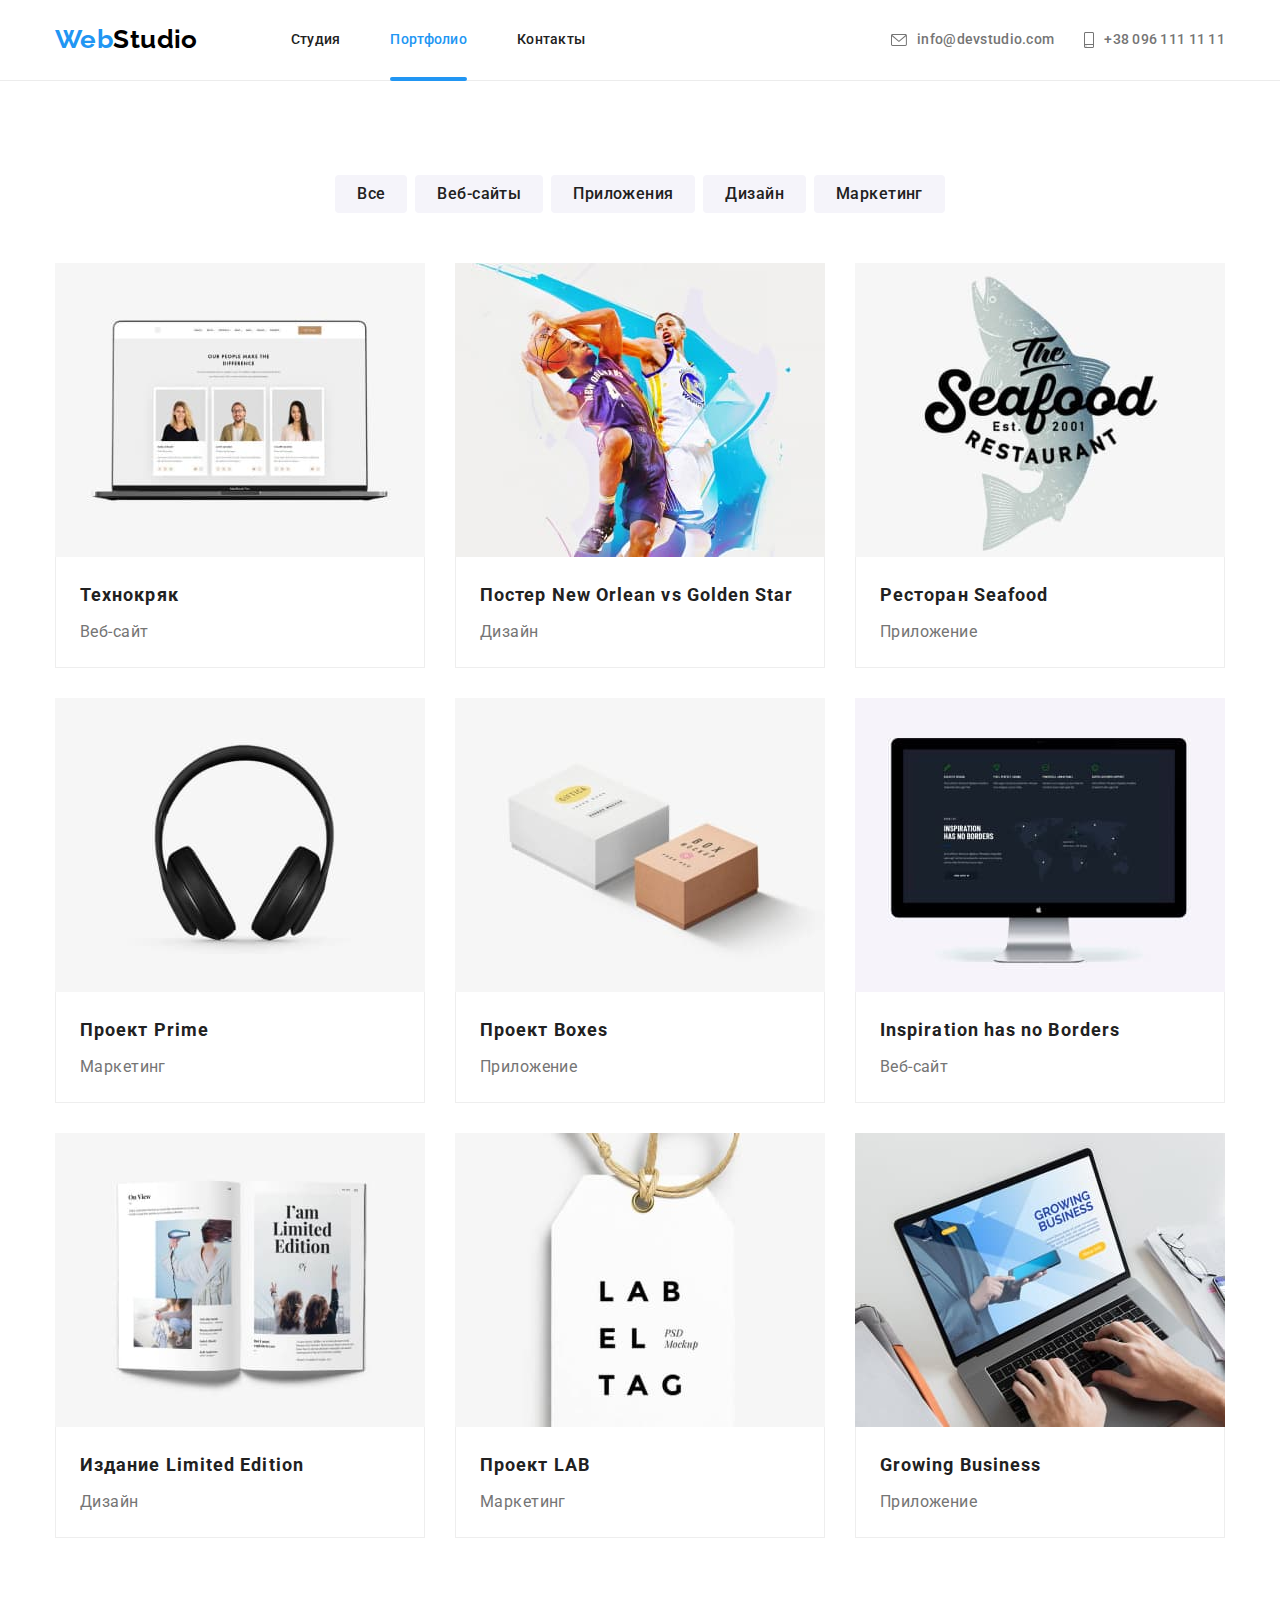
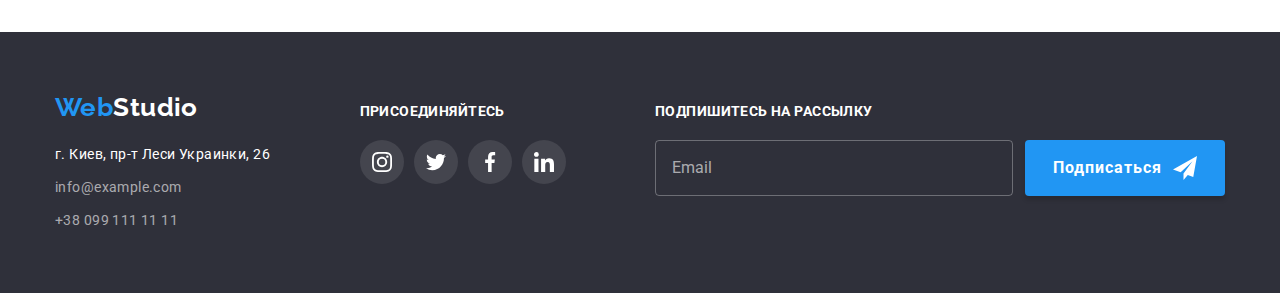
==== portfolio.html @ bf647682 "mobile-first, images" ====
<!DOCTYPE html>
<html lang="ru">
  <head>
    <meta charset="UTF-8" />
    <meta http-equiv="X-UA-Compatible" content="IE=edge" />
    <meta name="viewport" content="width=device-width, initial-scale=1.0" />
    <title>goit-markup-hw-08</title>
    <link rel="preconnect" href="https://fonts.gstatic.com" />
    <link
      rel="stylesheet"
      href="https://fonts.googleapis.com/css2?family=Raleway:wght@700&family=Roboto:wght@400;500;700;900&display=swap"
    />
    <link
      rel="stylesheet"
      href="https://cdnjs.cloudflare.com/ajax/libs/modern-normalize/1.0.0/modern-normalize.min.css"
    />
    <link rel="stylesheet" href="./css/main.min.css" />
  </head>
  <body>
    <header class="header-border">
      <!--Mobile-menu-->
      <div class="mobile-menu__container" data-menu>
        <ul class="mobile-menu__list">
          <li class="mobile-menu__item">
            <a class="mobile-menu__link mobile-menu__link--current" href="./index.html">Студия</a>
          </li>
          <li class="mobile-menu__item"><a class="mobile-menu__link" href="./portfolio.html">Портфолио</a></li>
          <li class="mobile-menu__item"><a class="mobile-menu__link" href="">Контакты</a></li>
        </ul>
        <div class="modal-menu__wrap">
          <ul class="mobile-menu__list mobile-menu__list--contacts">
            <li class="mobile-menu__item">
              <a class="mobile-menu__contacts-link" href="tel:+380961111111"> +38 096 111 11 11 </a>
            </li>
            <li class="mobile-menu__item">
              <a class="mobile-menu__contacts-link" href="mailto:info@devstudio.com"> info@devstudio.com </a>
            </li>
          </ul>
          <ul class="mobile-menu_social-network">
            <li class="mobile-menu__social-network-item">
              <a class="mobile-menu__social-network-link" href="#">Instagram</a>
            </li>
            <li class="mobile-menu__social-network-item">
              <a class="mobile-menu__social-network-link" href="#">Twitter</a>
            </li>
            <li class="mobile-menu__social-network-item">
              <a class="mobile-menu__social-network-link" href="#">Facebook</a>
            </li>
            <li class="mobile-menu__social-network-item">
              <a class="mobile-menu__social-network-link--no-border" href="#">LinkedIn</a>
            </li>
          </ul>
        </div>
      </div>
      <div class="header-container container">
        <!-- Логотип-ссылка -->
        <a href="./index.html" class="logo-link header-logo"><span class="logo-link--accented">Web</span>Studio</a>
        <!-- Навигация -->
        <nav class="navigation__position">
          <ul class="list navigation__pages">
            <li class="navigation__page">
              <a href="./" class="link navigation__link">Студия</a>
            </li>
            <li class="navigation__page">
              <a href="./portfolio.html" class="link navigation__link navigation__page--current">Портфолио</a>
            </li>
            <li class="navigation__page">
              <a href="./" class="link navigation__link">Контакты</a>
            </li>
          </ul>
        </nav>
        <!-- Контакты -->
        <ul class="list contacts">
          <li class="contacts__item">
            <a href="mailto:info@devstudio.com" class="link contacts__link"
              ><svg class="contacts__icon" width="16" height="12">
                <use href="./images/icons.svg#icon-envelope"></use></svg
              >info@devstudio.com</a
            >
          </li>
          <li class="contacts__item">
            <a href="tel:+380961111111" class="link contacts__link"
              ><svg class="contacts__icon" width="10" height="16">
                <use href="./images/icons.svg#icon-smartphone"></use></svg
              >+38 096 111 11 11</a
            >
          </li>
        </ul>
      </div>
      <!--Mobile-menu-button-->
      <button class="mobile-menu__button" data-menu-button>
        <svg class="" width="40" height="40">
          <use class="mobile-menu__icon-menu" href="./images/icons.svg#icon-menu"></use>
          <use class="mobile-menu__icon-close" href="./images/icons.svg#icon-close-menu"></use>
        </svg>
      </button>
    </header>
    <main>
      <section class="section">
        <div class="container">
          <h1 class="visually-hidden">Портфолио</h1>
          <ul class="filter__list filter__margin-bottom list">
            <li class="filter__margin">
              <button type="button" class="filter__button current">Все</button>
            </li>
            <li class="filter__margin">
              <button type="button" class="filter__button">Веб-сайты</button>
            </li>
            <li class="filter__margin">
              <button type="button" class="filter__button">Приложения</button>
            </li>
            <li class="filter__margin">
              <button type="button" class="filter__button">Дизайн</button>
            </li>
            <li class="filter__margin">
              <button type="button" class="filter__button">Маркетинг</button>
            </li>
          </ul>
          <ul class="projects projects__margin list">
            <li class="projects__card projects__card-margin">
              <a class="projects__link" href="" target="_blank" rel="noopener noreferrer">
                <div class="projects-container">
                  <picture>
                    <source
                      srcset="./images/portfolio/desktop1@1x.jpg 1x, ./images/portfolio/desktop1@2x.jpg 2x"
                      media="(min-width: 1200px)"
                      type="image/jpeg"
                    />
                    <source
                      srcset="./images/portfolio/tablet1@1x.jpg 1x, ./images/portfolio/tablet1@2x.jpg 2x"
                      media="(min-width: 768px)"
                      type="image/jpeg"
                    />
                    <source
                      srcset="./images/portfolio/mobile1@1x.jpg 1x, ./images/portfolio/mobile1@2x.jpg 2x"
                      media="(max-width: 767.9px)"
                      type="image/jpeg"
                    />
                    <img src="./images/portfolio/mobile1@1x.jpg" width="450" height="294" alt="Веб-сайт Технокряк" />
                  </picture>
                  <div class="overlay">
                    <p class="overlay__text">
                      Технокряк это современная площадка распространения коронавируса. Компании используют эту платформу
                      для цифрового шпионажа и атак на защищённые сервера конкурентов.
                    </p>
                  </div>
                </div>
                <div class="project">
                  <h2 class="title project__title project__title-margin">Технокряк</h2>
                  <p class="project__text project__text-margin">Веб-сайт</p>
                </div>
              </a>
            </li>
            <li class="projects__card projects__card-margin">
              <a class="projects__link" href="" target="_blank" rel="noopener noreferrer">
                <div class="projects-container">
                  <picture>
                    <source
                      srcset="./images/portfolio/desktop2@1x.jpg 1x, ./images/portfolio/desktop2@2x.jpg 2x"
                      media="(min-width: 1200px)"
                      type="image/jpeg"
                    />
                    <source
                      srcset="./images/portfolio/tablet2@1x.jpg 1x, ./images/portfolio/tablet2@2x.jpg 2x"
                      media="(min-width: 768px)"
                      type="image/jpeg"
                    />
                    <source
                      srcset="./images/portfolio/mobile2@1x.jpg 1x, ./images/portfolio/mobile2@2x.jpg 2x"
                      media="(max-width: 767.9px)"
                      type="image/jpeg"
                    />
                    <img
                      src="./images/portfolio/mobile2@1x.jpg"
                      width="450"
                      height="294"
                      alt="Дизайн постера New Orlean vs Golden Star"
                    />
                  </picture>
                  <div class="overlay">
                    <p class="overlay__text">
                      Технокряк это современная площадка распространения коронавируса. Компании используют эту платформу
                      для цифрового шпионажа и атак на защищённые сервера конкурентов.
                    </p>
                  </div>
                </div>
                <div class="project">
                  <h2 class="title project__title project__title-margin">Постер New Orlean vs Golden Star</h2>
                  <p class="project__text project__text-margin">Дизайн</p>
                </div>
              </a>
            </li>
            <li class="projects__card projects__card-margin">
              <a class="projects__link" href="" target="_blank" rel="noopener noreferrer">
                <div class="projects-container">
                  <picture>
                    <source
                      srcset="./images/portfolio/desktop3@1x.jpg 1x, ./images/portfolio/desktop3@2x.jpg 2x"
                      media="(min-width: 1200px)"
                      type="image/jpeg"
                    />
                    <source
                      srcset="./images/portfolio/tablet3@1x.jpg 1x, ./images/portfolio/tablet3@2x.jpg 2x"
                      media="(min-width: 768px)"
                      type="image/jpeg"
                    />
                    <source
                      srcset="./images/portfolio/mobile3@1x.jpg 1x, ./images/portfolio/mobile3@2x.jpg 2x"
                      media="(max-width: 767.9px)"
                      type="image/jpeg"
                    />
                    <img
                      src="./images/portfolio/mobile3@1x.jpg"
                      width="450"
                      height="294"
                      alt="Приложение для ресторана Seafood"
                    />
                  </picture>
                  <div class="overlay">
                    <p class="overlay__text">
                      Технокряк это современная площадка распространения коронавируса. Компании используют эту платформу
                      для цифрового шпионажа и атак на защищённые сервера конкурентов.
                    </p>
                  </div>
                </div>
                <div class="project">
                  <h2 class="title project__title project__title-margin">Ресторан Seafood</h2>
                  <p class="project__text project__text-margin">Приложение</p>
                </div>
              </a>
            </li>
            <li class="projects__card projects__card-margin">
              <a class="projects__link" href="" target="_blank" rel="noopener noreferrer">
                <div class="projects-container">
                  <picture>
                    <source
                      srcset="./images/portfolio/desktop4@1x.jpg 1x, ./images/portfolio/desktop4@2x.jpg 2x"
                      media="(min-width: 1200px)"
                      type="image/jpeg"
                    />
                    <source
                      srcset="./images/portfolio/tablet4@1x.jpg 1x, ./images/portfolio/tablet4@2x.jpg 2x"
                      media="(min-width: 768px)"
                      type="image/jpeg"
                    />
                    <source
                      srcset="./images/portfolio/mobile4@1x.jpg 1x, ./images/portfolio/mobile4@2x.jpg 2x"
                      media="(max-width: 767.9px)"
                      type="image/jpeg"
                    />
                    <img
                      src="./images/portfolio/mobile4@1x.jpg"
                      width="450"
                      height="294"
                      alt="Маркетинг для проекта Prime"
                    />
                  </picture>
                  <div class="overlay">
                    <p class="overlay__text">
                      Технокряк это современная площадка распространения коронавируса. Компании используют эту платформу
                      для цифрового шпионажа и атак на защищённые сервера конкурентов.
                    </p>
                  </div>
                </div>
                <div class="project">
                  <h2 class="title project__title project__title-margin">Проект Prime</h2>
                  <p class="project__text project__text-margin">Маркетинг</p>
                </div>
              </a>
            </li>
            <li class="projects__card projects__card-margin">
              <a class="projects__link" href="" target="_blank" rel="noopener noreferrer">
                <div class="projects-container">
                  <picture>
                    <source
                      srcset="./images/portfolio/desktop5@1x.jpg 1x, ./images/portfolio/desktop5@2x.jpg 2x"
                      media="(min-width: 1200px)"
                      type="image/jpeg"
                    />
                    <source
                      srcset="./images/portfolio/tablet5@1x.jpg 1x, ./images/portfolio/tablet5@2x.jpg 2x"
                      media="(min-width: 768px)"
                      type="image/jpeg"
                    />
                    <source
                      srcset="./images/portfolio/mobile5@1x.jpg 1x, ./images/portfolio/mobile5@2x.jpg 2x"
                      media="(max-width: 767.9px)"
                      type="image/jpeg"
                    />
                    <img
                      src="./images/portfolio/mobile5@1x.jpg"
                      width="450"
                      height="294"
                      alt="Приложение для проекта Boxes"
                    />
                  </picture>
                  <div class="overlay">
                    <p class="overlay__text">
                      Технокряк это современная площадка распространения коронавируса. Компании используют эту платформу
                      для цифрового шпионажа и атак на защищённые сервера конкурентов.
                    </p>
                  </div>
                </div>
                <div class="project">
                  <h2 class="title project__title project__title-margin">Проект Boxes</h2>
                  <p class="project__text project__text-margin">Приложение</p>
                </div>
              </a>
            </li>
            <li class="projects__card projects__card-margin">
              <a class="projects__link" href="" target="_blank" rel="noopener noreferrer">
                <div class="projects-container">
                  <picture>
                    <source
                      srcset="./images/portfolio/desktop6@1x.jpg 1x, ./images/portfolio/desktop6@2x.jpg 2x"
                      media="(min-width: 1200px)"
                      type="image/jpeg"
                    />
                    <source
                      srcset="./images/portfolio/tablet6@1x.jpg 1x, ./images/portfolio/tablet6@2x.jpg 2x"
                      media="(min-width: 768px)"
                      type="image/jpeg"
                    />
                    <source
                      srcset="./images/portfolio/mobile6@1x.jpg 1x, ./images/portfolio/mobile6@2x.jpg 2x"
                      media="(max-width: 767.9px)"
                      type="image/jpeg"
                    />
                    <img
                      src="./images/portfolio/mobile6@1x.jpg"
                      width="450"
                      height="294"
                      alt="Веб-сайт Inspiration has no Borders"
                    />
                  </picture>
                  <div class="overlay">
                    <p class="overlay__text">
                      Технокряк это современная площадка распространения коронавируса. Компании используют эту платформу
                      для цифрового шпионажа и атак на защищённые сервера конкурентов.
                    </p>
                  </div>
                </div>
                <div class="project">
                  <h2 lang="en" class="title project__title project__title-margin">Inspiration has no Borders</h2>
                  <p class="project__text project__text-margin">Веб-сайт</p>
                </div>
              </a>
            </li>
            <li class="projects__card projects__card-margin">
              <a class="projects__link" href="" target="_blank" rel="noopener noreferrer">
                <div class="projects-container">
                  <picture>
                    <source
                      srcset="./images/portfolio/desktop7@1x.jpg 1x, ./images/portfolio/desktop7@2x.jpg 2x"
                      media="(min-width: 1200px)"
                      type="image/jpeg"
                    />
                    <source
                      srcset="./images/portfolio/tablet7@1x.jpg 1x, ./images/portfolio/tablet7@2x.jpg 2x"
                      media="(min-width: 768px)"
                      type="image/jpeg"
                    />
                    <source
                      srcset="./images/portfolio/mobile7@1x.jpg 1x, ./images/portfolio/mobile7@2x.jpg 2x"
                      media="(max-width: 767.9px)"
                      type="image/jpeg"
                    />
                    <img
                      src="./images/portfolio/mobile7@1x.jpg"
                      width="450"
                      height="294"
                      alt="Дизайн издания Limited Edition"
                    />
                  </picture>
                  <div class="overlay">
                    <p class="overlay__text">
                      Технокряк это современная площадка распространения коронавируса. Компании используют эту платформу
                      для цифрового шпионажа и атак на защищённые сервера конкурентов.
                    </p>
                  </div>
                </div>
                <div class="project">
                  <h2 class="title project__title project__title-margin">Издание Limited Edition</h2>
                  <p class="project__text project__text-margin">Дизайн</p>
                </div>
              </a>
            </li>
            <li class="projects__card projects__card-margin">
              <a class="projects__link" href="" target="_blank" rel="noopener noreferrer">
                <div class="projects-container">
                  <picture>
                    <source
                      srcset="./images/portfolio/desktop8@1x.jpg 1x, ./images/portfolio/desktop8@2x.jpg 2x"
                      media="(min-width: 1200px)"
                      type="image/jpeg"
                    />
                    <source
                      srcset="./images/portfolio/tablet8@1x.jpg 1x, ./images/portfolio/tablet8@2x.jpg 2x"
                      media="(min-width: 768px)"
                      type="image/jpeg"
                    />
                    <source
                      srcset="./images/portfolio/mobile8@1x.jpg 1x, ./images/portfolio/mobile8@2x.jpg 2x"
                      media="(max-width: 767.9px)"
                      type="image/jpeg"
                    />
                    <img src="./images/portfolio/mobile8@1x.jpg" width="450" height="294" alt="Маркетинг проекта LAB" />
                  </picture>
                  <div class="overlay">
                    <p class="overlay__text">
                      Технокряк это современная площадка распространения коронавируса. Компании используют эту платформу
                      для цифрового шпионажа и атак на защищённые сервера конкурентов.
                    </p>
                  </div>
                </div>
                <div class="project">
                  <h2 class="title project__title project__title-margin">Проект LAB</h2>
                  <p class="project__text project__text-margin">Маркетинг</p>
                </div>
              </a>
            </li>
            <li class="projects__card projects__card-margin">
              <a class="projects__link" href="" target="_blank" rel="noopener noreferrer">
                <div class="projects-container">
                  <picture>
                    <source
                      srcset="./images/portfolio/desktop9@1x.jpg 1x, ./images/portfolio/desktop9@2x.jpg 2x"
                      media="(min-width: 1200px)"
                      type="image/jpeg"
                    />
                    <source
                      srcset="./images/portfolio/tablet9@1x.jpg 1x, ./images/portfolio/tablet9@2x.jpg 2x"
                      media="(min-width: 768px)"
                      type="image/jpeg"
                    />
                    <source
                      srcset="./images/portfolio/mobile9@1x.jpg 1x, ./images/portfolio/mobile9@2x.jpg 2x"
                      media="(max-width: 767.9px)"
                      type="image/jpeg"
                    />
                    <img
                      src="./images/portfolio/mobile9@1x.jpg"
                      width="450"
                      height="294"
                      alt="Приложение для Growing Business"
                    />
                  </picture>
                  <div class="overlay">
                    <p class="overlay__text">
                      Технокряк это современная площадка распространения коронавируса. Компании используют эту платформу
                      для цифрового шпионажа и атак на защищённые сервера конкурентов.
                    </p>
                  </div>
                </div>
                <div class="project">
                  <h2 lang="en" class="title project__title project__title-margin">Growing Business</h2>
                  <p class="project__text project__text-margin">Приложение</p>
                </div>
              </a>
            </li>
          </ul>
        </div>
      </section>
    </main>
    <footer class="footer-section">
      <div class="container footer-container">
        <div>
          <!-- Логотип-ссылка -->
          <a href="./index.html" class="logo-link footer-logo footer-logo__margin"
            ><span class="logo-link--accented">Web</span>Studio</a
          >
          <!-- Адрес-->
          <address class="address">
            <ul class="list">
              <li class="address__margin">
                <a
                  href="https://goo.gl/maps/rV815ZwH7v6qxF1P7"
                  target="_blank"
                  rel="noopener noreferrer"
                  class="link address__map"
                  >г. Киев, пр-т Леси Украинки, 26</a
                >
              </li>
              <li class="address__margin">
                <a href="mailto:info@example.com" class="link address__contacts">info@example.com</a>
              </li>
              <li class="address__margin">
                <a href="tel:+380991111111" class="link address__contacts">+38 099 111 11 11</a>
              </li>
            </ul>
          </address>
        </div>
        <div>
          <p class="footer-social-networks__text footer-social-networks__text-margin">присоединяйтесь</p>
          <ul class="list social-networks__list">
            <li class="social-network__margin">
              <a class="link footer-social-network__link" href="" target="_blank" rel="noopener noreferrer">
                <svg class="footer-social-network__icon" width="20" height="20">
                  <use href="./images/icons.svg#icon-instagram"></use>
                </svg>
              </a>
            </li>
            <li class="social-network__margin">
              <a class="link footer-social-network__link" href="" target="_blank" rel="noopener noreferrer">
                <svg class="footer-social-network__icon" width="20" height="20">
                  <use href="./images/icons.svg#icon-twitter"></use>
                </svg>
              </a>
            </li>
            <li class="social-network__margin">
              <a class="link footer-social-network__link" href="" target="_blank" rel="noopener noreferrer">
                <svg class="footer-social-network__icon" width="20" height="20">
                  <use href="./images/icons.svg#icon-facebook"></use>
                </svg>
              </a>
            </li>
            <li class="social-network__margin">
              <a class="link footer-social-network__link" href="" target="_blank" rel="noopener noreferrer">
                <svg class="footer-social-network__icon" width="20" height="20">
                  <use href="./images/icons.svg#icon-linkedin"></use>
                </svg>
              </a>
            </li>
          </ul>
        </div>
        <form action="#" method="POST" autocomplete="off">
          <label class="subscribe__label" for="subscribe">подпишитесь на рассылку</label>
          <div class="subscribe-container">
            <input type="email" name="user-mail" class="subscribe__email" id="subscribe" placeholder="Email" />
            <button type="submit" class="subscribe__button">
              Подписаться<svg class="subscribe__icon" width="24" height="24">
                <use href="./images/icons.svg#icon-send"></use>
              </svg>
            </button>
          </div>
        </form>
      </div>
    </footer>
  </body>
</html>
---- css/main.min.css ----
:root{--main-text-color: #757575;--title-color: #212121;--nav-header-color: #000;--accent-color: #2196f3;--alt-title-color: #fff;--svg-icon-color: #afb1b8;--dark-background: #2f303a;--solutions-down-bg-color: #c4c4c4;--solutions-gradient-color: rgba(47, 48, 58, 0.4);--light-background: #f5f4fa;--header-border-color: #ececec;--projects-border-color: #eeeeee;--modal-close-button-border: rgba(0, 0, 0, 0.1);--works-overlay-color: rgba(47, 48, 58, 0.8);--project-overlay-color: rgba(33, 150, 243, 0.9);--backdrop-background-color: #00000033;--modal-form-input-border: rgba(33, 33, 33, 0.2);--main-font: 'Roboto', sans-serif;--title-font: 'Roboto', sans-serif;--logo-font: 'Raleway', sans-serif;--cubic-bezier: cubic-bezier(0.4, 0, 0.2, 1)}.contacts__link,.contact-form,.checkbox-container,.checkbox__label,.features__icon-wrap,.works__list,.works__overlay,.team-list,.filter__list,.projects,.overlay,.subscribe-container,.subscribe__email,.subscribe__button,.subscribe__icon,.header-container,.navigation__pages{display:flex}body{font-family:var(--main-font);font-size:14px;line-height:1.14;letter-spacing:0.03em;color:var(--main-text-color);background-color:var(--alt-title-color)}body.modal-open{overflow:hidden}h1,h2,h3,h4,h5,h6{margin:0}.container{padding-left:15px;padding-right:15px}@media screen and (min-width: 480px){.container{max-width:480px;margin-left:auto;margin-right:auto}}@media screen and (min-width: 768px){.container{max-width:768px}}@media screen and (min-width: 1200px){.container{max-width:1200px}}.section{padding-top:60px;padding-bottom:60px}@media screen and (min-width: 1200px){.section{padding-top:94px;padding-bottom:94px}}img{display:block;max-width:100%;height:auto}.link{color:inherit;text-decoration:none;transition:color 250ms var(--cubic-bezier)}.link:hover,.link:focus{color:var(--accent-color)}.title{color:var(--title-color)}.list{padding:0;margin:0;list-style:none}.visually-hidden{position:absolute !important;clip:rect(1px, 1px, 1px, 1px);padding:0 !important;border:0 !important;height:1px !important;width:1px !important;overflow:hidden}.mobile-menu__button{display:inline-flex;background-color:transparent;border:none;width:40px;height:40px;margin:0;margin-left:auto;padding:0;cursor:pointer;z-index:99}@media screen and (min-width: 768px){.mobile-menu__button{display:none}}.mobile-menu__button .mobile-menu__icon-close{display:none}.mobile-menu__button.is-open .mobile-menu__icon-close{display:block}.mobile-menu__button.is-open .mobile-menu__icon-menu{display:none}.mobile-menu__icon-close,.mobile-menu__icon-menu{fill:var(--title-color);transition:fill 250ms var(--cubic-bezier)}.mobile-menu__icon-close:focus,.mobile-menu__icon-close:hover,.mobile-menu__icon-menu:focus,.mobile-menu__icon-menu:hover{fill:var(--accent-color)}.mobile-menu__container{position:absolute;top:0;left:0;width:100vw;height:100vh;background-color:var(--alt-title-color);padding:48px 40px;z-index:98;display:none}.mobile-menu__container.is-open{display:flex;flex-direction:column;justify-content:space-between}@media screen and (min-width: 768px){.mobile-menu__container.is-open{display:none}}.mobile-menu__contacts-link{display:inline-block;font-weight:500;font-size:24px;line-height:1.16;letter-spacing:0.02em;color:var(--main-text-color);text-decoration:none;transform:font-size 250ms var(--cubic-bezier),line-height 250ms var(--cubic-bezier),color 250ms var(--cubic-bezier)}.mobile-menu__contacts-link:hover,.mobile-menu__contacts-link:focus{font-size:34px;line-height:1.17;color:var(--accent-color)}.mobile-menu__item:not(:last-child){margin-bottom:32px}.mobile-menu__link{display:inline-block;font-weight:500;font-size:40px;line-height:1.17;letter-spacing:0.02em;color:var(--title-color);transition:color 250ms var(--cubic-bezier)}.mobile-menu__link:hover,.mobile-menu__link:focus{color:var(--accent-color)}.mobile-menu__link--current{color:var(--accent-color)}.mobile-menu_social-network{display:flex;flex-wrap:wrap;margin-top:64px}.mobile-menu__social-network-item{padding-left:10px;padding-right:10px;margin-bottom:10px}.mobile-menu__social-network-item:first-child{padding-left:0}@media screen and (min-width: 480px){.mobile-menu__social-network-item{margin-bottom:0}}.mobile-menu__social-network-link{position:relative;font-weight:500;font-size:18px;line-height:1.22;letter-spacing:0.02em;color:var(--accent-color)}.mobile-menu__social-network-link::after{content:'';position:absolute;right:-15%;top:0;width:1px;height:22px;display:block;background-color:var(--modal-form-input-border)}.mobile-menu__social-network-link--no-border{position:relative;font-weight:500;font-size:18px;line-height:1.22;letter-spacing:0.02em;color:var(--accent-color)}.logo-link{color:inherit;text-decoration:none}.header-logo{padding-top:24px;padding-bottom:25px;font-family:var(--logo-font);font-weight:700;font-size:26px;line-height:1.19;color:var(--nav-header-color)}@media screen and (min-width: 1200px){.header-logo{margin-right:93px}}.footer-logo{display:inline-block;font-family:var(--logo-font);font-weight:700;font-size:26px;line-height:1.19;color:var(--alt-title-color)}.footer-logo__margin{margin-right:0;margin-bottom:20px}.logo-link--accented{color:var(--accent-color)}@media screen and (min-width: 768px) and (max-width: 1199.9px){.contacts{flex-direction:column}}@media screen and (min-width: 1200px){.contacts{display:flex}}.contacts__link{position:relative;align-items:center;padding-top:32px;padding-bottom:32px;font-weight:500;letter-spacing:0.02em}@media screen and (min-width: 768px) and (max-width: 1199.98px){.contacts__item:not(:last-child){margin-bottom:10px}}@media screen and (min-width: 1200px){.contacts__item:not(:last-child){margin-right:30px}}.contacts__icon{fill:currentColor;margin-right:10px}.solutions{padding-top:118px;padding-bottom:118px;text-align:center;background-image:linear-gradient(to right, var(--solutions-gradient-color), var(--solutions-gradient-color)),url("../images/bg-image/mobile-bg@1x.jpg");color:var(--alt-title-color);background-repeat:no-repeat;background-position:center;background-size:cover}@media (min-resolution: 2dppx){.solutions{background-image:url("../images/bg-image/mobile-bg@2x.jpg")}}@media (min-resolution: 2dppx) and (min-width: 480px){.solutions{background-image:linear-gradient(to right, var(--solutions-gradient-color), var(--solutions-gradient-color)),url("../images/bg-image/tablet-bg@1x.jpg")}}@media (min-resolution: 2dppx) and (min-width: 480px) and (min-resolution: 2dppx){.solutions{background-image:url("../images/bg-image/tablet-bg@2x.jpg")}}@media (min-resolution: 2dppx) and (min-width: 480px) and (min-width: 768px){.solutions{padding-top:200px;padding-bottom:200px;background-image:linear-gradient(to right, var(--solutions-gradient-color), var(--solutions-gradient-color)),url("../images/bg-image/desktop-bg@1x.jpg");max-width:1600px;height:600px}}@media (min-resolution: 2dppx) and (min-width: 480px) and (min-width: 768px) and (min-resolution: 2dppx){.solutions{background-image:url("../images/bg-image/desktop-bg@2x.jpg")}}.solutions__title{max-width:360px;font-weight:900;font-size:26px;text-transform:uppercase;line-height:1.62;letter-spacing:0.06em}@media screen and (min-width: 1200px){.solutions__title{max-width:696px;font-size:44px;line-height:1.36}}.solutions__title-margin{margin-left:auto;margin-right:auto;margin-bottom:30px}.solutions__button{min-width:200px;padding:10px 32px;font-weight:700;font-size:16px;line-height:1.88;letter-spacing:0.06em;cursor:pointer;box-shadow:0px 4px 4px rgba(0,0,0,0.15);border-radius:4px;border:0;background-color:var(--accent-color);color:inherit;transition:color 250ms var(--cubic-bezier),background-color 250ms var(--cubic-bezier),box-shadow 250ms var(--cubic-bezier)}.backdrop{position:fixed;left:0;top:0;width:100%;height:100%;background-color:var(--backdrop-background-color);overflow-y:scroll;transition:opacity 250ms var(--cubic-bezier),visibility 250ms var(--cubic-bezier)}.solutions-modal{position:absolute;width:450px;height:610px;padding:40px;left:50%;top:50%;transform:translate(-50%, -50%) scale(1);background-color:var(--alt-title-color);box-shadow:0px 1px 3px rgba(0,0,0,0.12),0px 1px 1px rgba(0,0,0,0.14),0px 2px 1px rgba(0,0,0,0.2);border-radius:4px;opacity:1;transition:transform 250ms var(--cubic-bezier),opacity 250ms var(--cubic-bezier)}@media screen and (min-width: 1200px){.solutions-modal{width:528px;height:581px}}.is-hidden .solutions-modal{opacity:0;transform:translate(-50%, -50%) scale(0.5);transition:transform 250ms var(--cubic-bezier),opacity 250ms var(--cubic-bezier)}.solutions-modal__close-button{position:absolute;top:8px;right:8px;padding:5px 7px 7px 5px;width:30px;height:30px;background-color:var(--alt-title-color);border:1px solid var(--modal-close-button-border);border-radius:50%;cursor:pointer}.solutions-modal__close-icon{fill:var(--nav-header-color);transition:fill 250ms var(--cubic-bezier)}.solutions-modal__close-button:hover .solutions-modal__close-icon,.solutions-modal__close-button:focus .solutions-modal__close-icon{fill:var(--accent-color)}.modal-title{display:block;font-weight:700;font-size:20px;line-height:1.15;text-align:center}.modal-title__margin{margin-bottom:12px}.is-hidden{opacity:0;visibility:hidden;pointer-events:none;transition:opacity 250ms var(--cubic-bezier),visibility 250ms var(--cubic-bezier)}.contact-form{flex-direction:column}.input-container{position:relative;display:block}.input-container__margin{margin-bottom:10px}.input-container__comment-margin{margin-bottom:20px}.contact-form__label{margin-bottom:4px;font-size:12px;line-height:1.17;letter-spacing:0.01em;color:var(--main-text-color)}.contact-form__field{width:100%;height:40px;padding-left:42px;border:1px solid var(--modal-form-input-border);border-radius:4px;outline:none;transition:border-color 250ms var(--cubic-bezier)}.contact-form__field:focus{border-color:var(--accent-color)}.contact-form__icon{position:absolute;top:11px;left:12px;transition:fill 250ms var(--cubic-bezier)}.contact-form__field:focus+.contact-form__icon{fill:var(--accent-color)}.contact-form__message{resize:none;height:120px;padding:12px 16px}.contact-form__message::placeholder{font-size:12px;line-height:1.17;letter-spacing:0.01em;color:rgba(117,117,117,0.5)}.checkbox-container{justify-content:center;align-items:center}.checkbox-container__position{margin-bottom:30px}.checkbox__input{-webkit-appearance:none;-moz-appearance:none;-appearance:none;position:absolute}.checkbox__wrap{position:relative;align-self:center;width:16px;height:15px;background-color:var(--alt-title-color);border:2px solid var(--nav-header-color);border-radius:2px;cursor:pointer;transition:background-color 250ms var(--cubic-bezier),border 250ms var(--cubic-bezier)}.checkbox__input:hover+.checkbox__wrap{border:2px solid var(--accent-color)}.checkbox__input:checked+.checkbox__wrap{background-color:var(--accent-color);border:2px solid var(--accent-color)}.checkbox__wrap-margin{margin-right:7px}.checkbox__icon{position:absolute;top:50%;left:50%;transform:translate(-50%, -50%);fill:var(--alt-title-color);stroke:var(--alt-title-color)}.checkbox__label{text-align:center;font-size:12px;line-height:1.16}@media screen and (min-width: 1200px){.checkbox__label{font-size:14px;line-height:1.71}}.checkbox__link--accented{color:var(--accent-color)}.checkbox__link-margin{margin-left:5px}.contact-form__submit-button{width:200px;height:50px;margin-left:auto;margin-right:auto;padding:10px 55px 10px 56px;font-weight:700;font-size:16px;line-height:1.88;letter-spacing:0.06em;cursor:pointer;box-shadow:0px 4px 4px rgba(0,0,0,0.15);border-radius:4px;border:0;background-color:var(--accent-color);color:var(--alt-title-color);transition:color 250ms var(--cubic-bezier),background-color 250ms var(--cubic-bezier),box-shadow 250ms var(--cubic-bezier)}.features{margin-left:-30px;margin-top:-30px}@media screen and (min-width: 768px){.features{display:flex;flex-wrap:wrap}}.features__position{margin-right:-30px}.features__cards{margin-left:30px;margin-top:30px}@media screen and (min-width: 480px){.features__cards{flex-basis:calc((100% - 1 * 30px) / 1)}}@media screen and (min-width: 768px){.features__cards{flex-basis:calc((100% - 2 * 30px) / 2)}}@media screen and (min-width: 1200px){.features__cards{flex-basis:calc((100% - 4 * 30px) / 4)}}.features__icon-wrap{align-items:center;justify-content:center;padding-top:25px;padding-bottom:25px;margin-bottom:30px;background-color:var(--light-background)}.features__titles{min-width:270px;font-weight:700;text-transform:uppercase;margin-bottom:10px}@media screen and (max-width: 767.9px){.features__titles{text-align:center}}.features__text{min-width:270px;line-height:1.71}.section-title{font-weight:700;font-size:36px;line-height:1.16;text-align:center;margin-bottom:30px}@media screen and (min-width: 1200px){.section-title{margin-bottom:50px}}@media screen and (max-width: 1199.9px){.works{display:none}}@media screen and (min-width: 1200px){.works{display:block;padding-top:0}}.works__list{margin-right:-30px}.works__card{flex-basis:calc((100% - 3 * 30px) / 3);margin-right:30px}.works__thumb{position:relative}.works__overlay{position:absolute;justify-content:center;align-items:center;width:100%;height:24%;left:50%;bottom:0;background-color:var(--works-overlay-color);transform:translate(-50%, 0)}.works__text{font-weight:700;text-align:center;text-transform:uppercase;color:var(--alt-title-color);margin:0}.team{background-color:var(--light-background)}.team-list{flex-direction:column}@media screen and (min-width: 768px){.team-list{flex-direction:row;flex-wrap:wrap}}.team-list__margin{margin-left:-30px;margin-top:-30px}.team-list__card{background-color:var(--alt-title-color);box-shadow:0px 1px 3px rgba(0,0,0,0.12),0px 1px 1px rgba(0,0,0,0.14),0px 2px 1px rgba(0,0,0,0.2);border-bottom-left-radius:4px;border-bottom-right-radius:4px}@media screen and (min-width: 480px){.team-list__card{flex-basis:calc((100% - 1 * 30px) / 1)}}@media screen and (min-width: 768px){.team-list__card{flex-basis:calc((100% - 2 * 30px) / 2)}}@media screen and (min-width: 1200px){.team-list__card{flex-basis:calc((100% - 4 * 30px) / 4)}}.team-list__card-margin{margin-left:30px;margin-top:30px}.team-list__card-text{padding:30px 32px 24px 32px;text-align:center}@media screen and (min-width: 1200px){.team-list__card-text{padding:30px 32px}}.team-list__name{font-weight:500;font-size:16px;line-height:1.18}.team-list__name-margin{margin-bottom:10px}.team-list__profession{font-size:16px;line-height:1.18}.team-list__profession-margin{margin-top:0;margin-bottom:16px}.social-networks__list{display:inline-flex}.social-network__margin:not(:last-child){margin-right:10px}.social-network__link{display:inline-flex;align-items:center;justify-content:center;width:44px;height:44px;border-radius:50%;background-color:var(--alt-title-color);transform:translateY(0);transition:transform 250ms var(--cubic-bezier),background-color 250ms var(--cubic-bezier)}.social-network__link:hover,.social-network__link:focus{background-color:var(--accent-color);transform:translateY(-5%)}.social-network__icon{fill:var(--svg-icon-color);transform:translateY(0);transition:transform 250ms var(--cubic-bezier),fill 250ms var(--cubic-bezier)}.social-network__link:hover .social-network__icon,.social-network__link:focus .social-network__icon{fill:var(--alt-title-color);transform:translateY(-3%)}.clients__list{display:flex;flex-wrap:wrap;justify-content:center;flex-basis:calc((100% - 2 * 30px) / 2);margin-top:calc(-1 * 30px);margin-left:calc(-1 * 30px)}.clients__item{margin-top:30px;margin-left:30px}@media screen and (min-width: 768px){.clients__item{flex-basis:calc((100% - 3 * 30px) / 3)}}@media screen and (min-width: 1200px){.clients__item{flex-basis:calc((100% - 6 * 30px) / 6)}}.clients__link{display:flex;align-items:center;justify-content:center;height:92px;border:1px solid var(--svg-icon-color);border-radius:4px;transform:translateY(0);transition:transform 250ms var(--cubic-bezier),border 250ms var(--cubic-bezier)}@media screen and (max-width: 767.9px){.clients__link{width:170px}}.clients__link:hover,.clients__link:focus{border:1px solid var(--accent-color);transform:translateY(-5%)}.clients__icon{fill:var(--svg-icon-color);transform:translateY(0);transition:transform 250ms var(--cubic-bezier),fill 250ms var(--cubic-bezier)}.clients__link:hover .clients__icon,.clients__link:focus .clients__icon{fill:var(--accent-color);transform:translateY(-3%)}.filter__list{flex-wrap:wrap;margin-bottom:40px}@media screen and (max-width: 767.9px){.filter__list{margin-top:-15px;margin-left:-8px}}@media screen and (min-width: 768px){.filter__list{margin-bottom:30px;justify-content:center}}@media screen and (min-width: 1200px){.filter__list{margin-bottom:50px}}@media screen and (max-width: 767.9px){.filter__margin{margin-top:15px;margin-left:8px}}@media screen and (min-width: 768px){.filter__margin:not(:last-child){margin-right:8px}}.filter__button{display:inline-block;font-weight:500;font-size:16px;line-height:1.63;letter-spacing:inherit;text-align:center;cursor:pointer;background-color:var(--light-background);color:var(--title-color);border:0;border-radius:4px;padding:6px 22px;transition:background-color 250ms var(--cubic-bezier),color 250ms var(--cubic-bezier),box-shadow 250ms var(--cubic-bezier)}.filter__button:hover,.filter__button:focus{background-color:var(--accent-color);color:var(--alt-title-color);cursor:pointer;box-shadow:0px 3px 1px rgba(0,0,0,0.1),0px 1px 2px rgba(0,0,0,0.08),0px 2px 2px rgba(0,0,0,0.12)}.projects{align-items:center;flex-direction:column}@media screen and (min-width: 768px){.projects{align-items:stretch;flex-direction:row;flex-wrap:wrap}}.projects__margin{margin-top:-30px;margin-left:-30px}.projects__card{margin-left:30px;margin-top:30px;background:var(--alt-title-color)}@media screen and (min-width: 480px){.projects__card{flex-basis:calc((100% - 1 * 30px) / 1);flex-grow:1}}@media screen and (min-width: 768px){.projects__card{flex-basis:calc((100% - 2 * 30px) / 2);flex-grow:0}}@media screen and (min-width: 1200px){.projects__card{flex-basis:calc((100% - 3 * 30px) / 3)}}.projects__link{display:flex;flex-direction:column;height:100%;text-decoration:none;color:inherit;transition:box-shadow 250ms var(--cubic-bezier)}.projects__link:hover,.projects__link:focus{box-shadow:0px 1px 1px rgba(0,0,0,0.12),0px 4px 4px rgba(0,0,0,0.06),1px 4px 6px rgba(0,0,0,0.16);transition:box-shadow 250ms var(--cubic-bezier)}.projects-container{position:relative;overflow:hidden}.overlay{position:absolute;justify-content:center;align-items:center;width:100%;height:100%;left:0;bottom:0;padding:63px 24px;background-color:var(--project-overlay-color);transform:translateY(100%);opacity:0;transition:transform 250ms var(--cubic-bezier),opacity 250ms var(--cubic-bezier)}.projects__link:hover .overlay,.projects__link:focus .overlay{transform:translateY(0);opacity:1;transition:transform 250ms var(--cubic-bezier),opacity 250ms var(--cubic-bezier)}.overlay__text{font-size:18px;line-height:1.56;color:var(--alt-title-color)}.project{padding:20px 24px;border-left:1px solid var(--projects-border-color);border-right:1px solid var(--projects-border-color);border-bottom:1px solid var(--projects-border-color);flex-grow:1}.project__title{font-weight:700;font-size:18px;line-height:2;letter-spacing:0.06em}.project__title-margin{margin-bottom:4px}.project__text{font-size:16px;line-height:1.88}.project__text-margin{margin:0}@media screen and (min-width: 768px) and (max-width: 1199.9px){.contacts-block{display:flex;justify-content:space-around}}@media screen and (max-width: 1199.9px){.contacts-block{margin-bottom:60px}}@media screen and (min-width: 1200px){.contacts-block{display:flex;align-items:baseline}}@media screen and (max-width: 767.9px){.address-block{margin-bottom:60px}}@media screen and (max-width: 1199.9px){.address-block{text-align:center}}@media screen and (min-width: 1200px){.address-block{margin-right:70px}}.address{font-style:inherit;line-height:1.71;color:var(--alt-title-color)}.address__margin:not(:last-child){margin-bottom:9px}.address__map{color:inherit;text-decoration:none}.address__contacts{color:rgba(255,255,255,0.6);text-decoration:none}@media screen and (max-width: 1199.9px){.footer-social-networks{text-align:center}}.footer-social-networks__text{font-weight:700;text-transform:uppercase;color:var(--alt-title-color)}.footer-social-networks__text-margin{margin-top:0px;margin-bottom:20px}.footer-social-network__link{display:inline-flex;align-items:center;justify-content:center;width:44px;height:44px;background-color:rgba(255,255,255,0.1);border-radius:50%;transition:background-color 250ms var(--cubic-bezier)}.footer-social-network__link:hover,.footer-social-network__link:focus{background-color:var(--accent-color);border-radius:50%}.footer-social-network__icon{fill:var(--alt-title-color)}.subscribe__form{display:flex;flex-direction:column;align-items:center}@media screen and (min-width: 1200px){.subscribe__form{min-width:570px;margin-left:auto}}.subscribe__label{display:block;font-weight:700;text-transform:uppercase;color:var(--alt-title-color);margin-bottom:20px}.subscribe-container{flex-direction:column;align-items:center}@media screen and (min-width: 1200px){.subscribe-container{flex-direction:row;justify-content:space-between}}.subscribe__email{align-self:stretch;padding:15px 16px 15px 16px;min-width:358px;border:1px solid rgba(255,255,255,0.3);border-radius:4px;outline:none;background-color:transparent;color:rgba(255,255,255,0.6);transition:border-color 250ms var(--cubic-bezier)}@media screen and (min-width: 480px){.subscribe__email{min-width:450px}}@media screen and (max-width: 1199.98px){.subscribe__email{margin-bottom:20px}}@media screen and (min-width: 1200px){.subscribe__email{min-width:358px;margin-right:12px}}.subscribe__email:focus{border:1px solid var(--accent-color)}.subscribe__email::placeholder{font-weight:400;font-size:16px;line-height:1.25;color:rgba(255,255,255,0.6)}.subscribe__button{padding:13px 28px;margin:0;align-items:center;justify-content:space-between;min-width:200px;font-weight:700;font-size:16px;line-height:1.88;letter-spacing:0.06em;cursor:pointer;box-shadow:0px 4px 4px rgba(0,0,0,0.15);border-radius:4px;border:0;background-color:var(--accent-color);color:var(--alt-title-color)}.subscribe__icon{align-self:center;fill:var(--alt-title-color)}.header-border{position:relative;border-bottom:1px solid var(--header-border-color)}.header-container{align-items:center}@media screen and (max-width: 767.98px){.header-container{padding-top:10px;padding-bottom:10px}}@media screen and (min-width: 768px) and (max-width: 1199.98px){.header-container{justify-content:space-between}}@media screen and (min-width: 1200px){.navigation__position{margin-right:auto}}.navigation__pages{position:relative;font-weight:500;letter-spacing:0.02em;color:var(--title-color)}@media screen and (max-width: 767.9px){.navigation__pages{display:none}}.navigation__page--current{color:var(--accent-color)}.navigation__page--current::after{position:absolute;content:'';left:0;bottom:0;width:100%;height:4px;border-radius:2px;background-color:var(--accent-color);opacity:1;transform:translateY(1px);transition:opacity 250ms var(--cubic-bezier)}.navigation__page:not(:last-child){margin-right:50px}.navigation__link{display:inline-block;position:relative;padding-top:32px;padding-bottom:32px}.footer-section{background-color:var(--dark-background);padding-top:60px;padding-bottom:60px}@media screen and (min-width: 1200px){.footer-container{display:flex;align-items:baseline;justify-content:space-between}}
/*# sourceMappingURL=main.min.css.map */
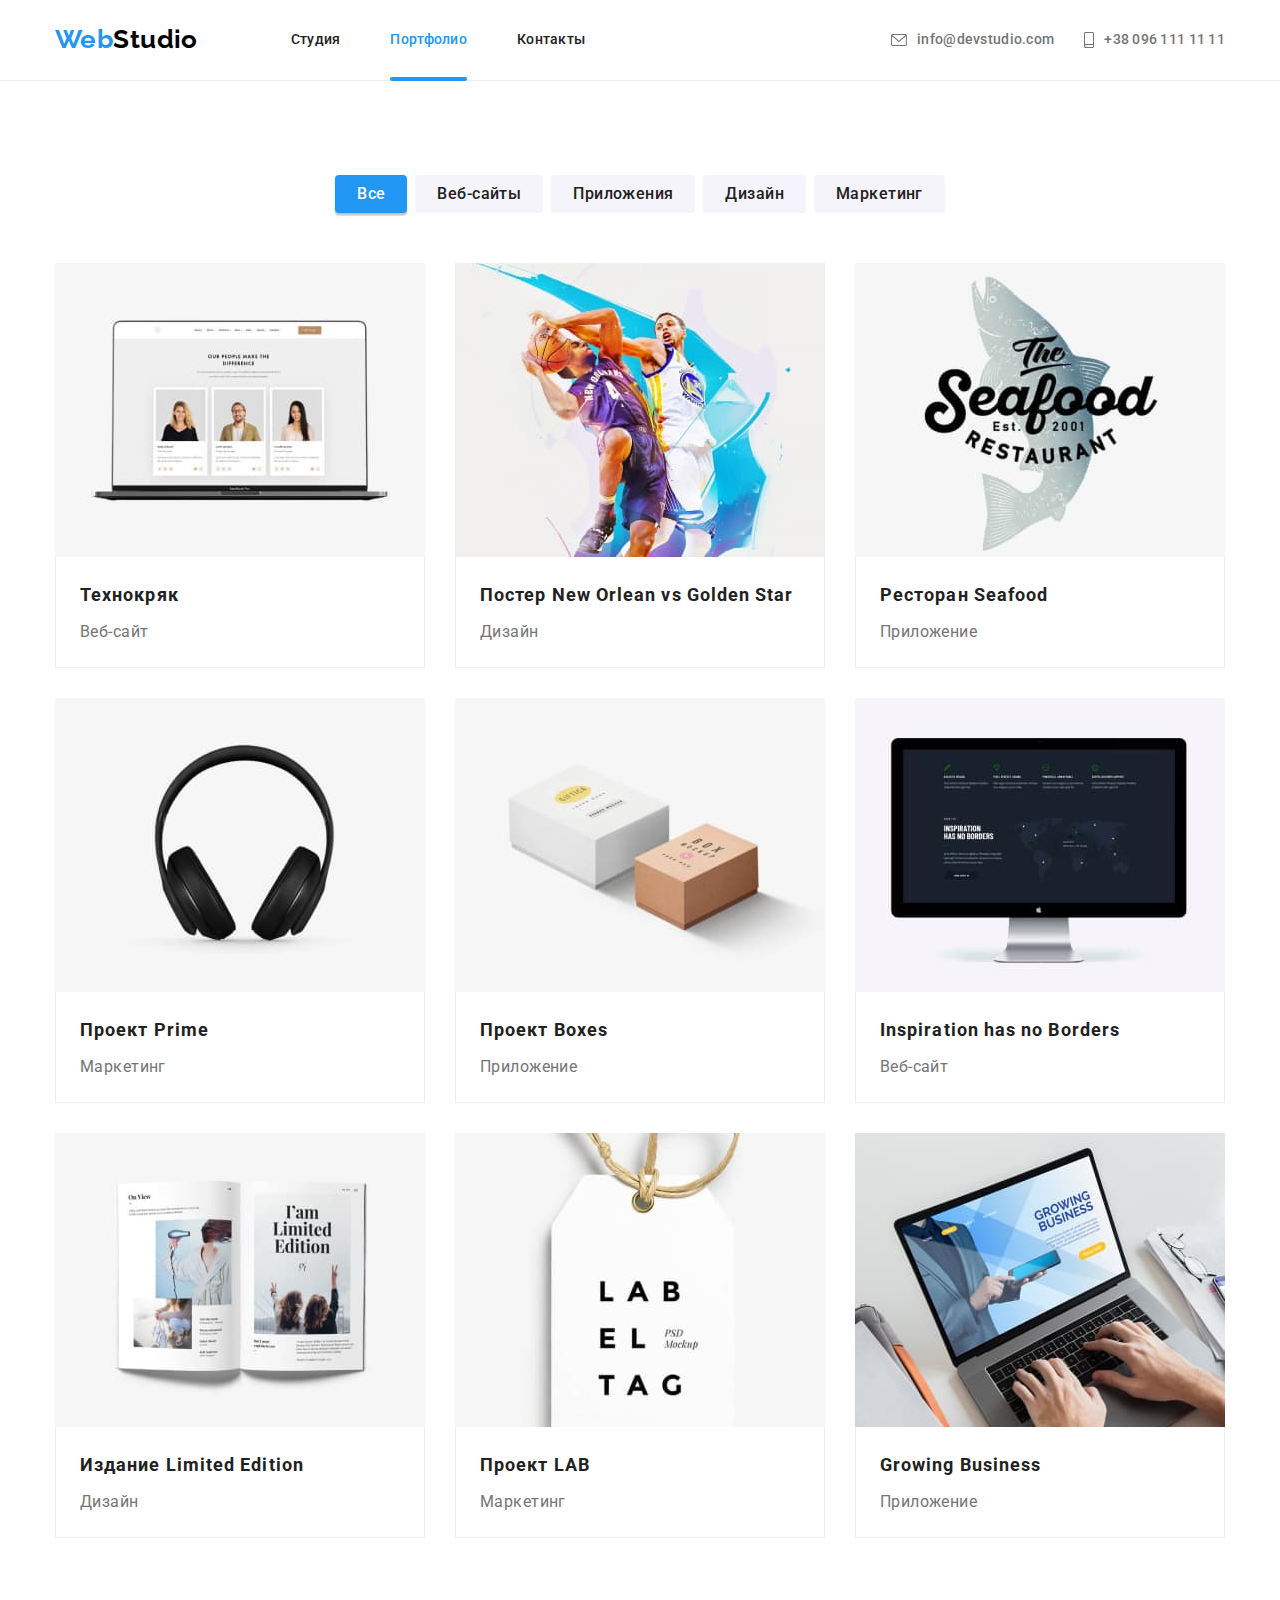
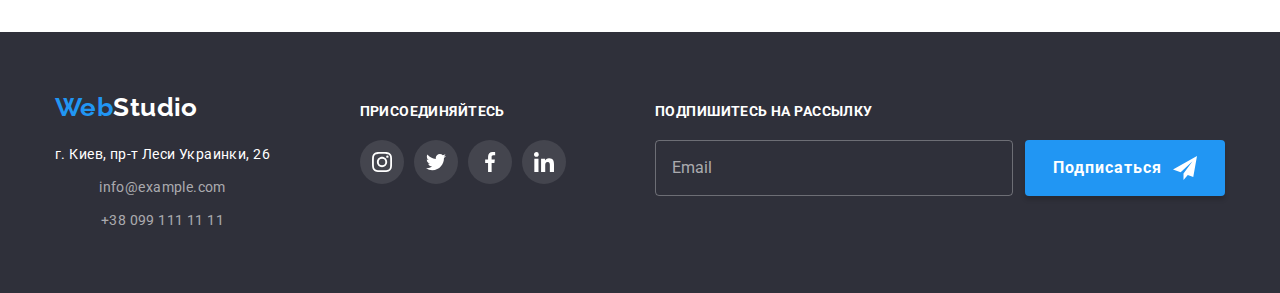
==== commit 8f93e795: "mobile-footer" ====
--- a/portfolio.html
+++ b/portfolio.html
@@ -18,41 +18,43 @@
   </head>
   <body>
     <header class="header-border">
-      <!--Mobile-menu-->
-      <div class="mobile-menu__container" data-menu>
-        <ul class="mobile-menu__list">
-          <li class="mobile-menu__item">
-            <a class="mobile-menu__link mobile-menu__link--current" href="./index.html">Студия</a>
-          </li>
-          <li class="mobile-menu__item"><a class="mobile-menu__link" href="./portfolio.html">Портфолио</a></li>
-          <li class="mobile-menu__item"><a class="mobile-menu__link" href="">Контакты</a></li>
-        </ul>
-        <div class="modal-menu__wrap">
-          <ul class="mobile-menu__list mobile-menu__list--contacts">
+      <div class="header-container container">
+        <!--Mobile-menu-->
+        <div class="mobile-menu__container" data-menu>
+          <ul class="mobile-menu__list list">
             <li class="mobile-menu__item">
-              <a class="mobile-menu__contacts-link" href="tel:+380961111111"> +38 096 111 11 11 </a>
+              <a class="mobile-menu__link link" href="./index.html">Студия</a>
             </li>
             <li class="mobile-menu__item">
-              <a class="mobile-menu__contacts-link" href="mailto:info@devstudio.com"> info@devstudio.com </a>
-            </li>
+              <a class="mobile-menu__link mobile-menu__link--current link" href="./portfolio.html">Портфолио</a>
+            </li>
+            <li class="mobile-menu__item"><a class="mobile-menu__link link" href="">Контакты</a></li>
           </ul>
-          <ul class="mobile-menu_social-network">
-            <li class="mobile-menu__social-network-item">
-              <a class="mobile-menu__social-network-link" href="#">Instagram</a>
-            </li>
-            <li class="mobile-menu__social-network-item">
-              <a class="mobile-menu__social-network-link" href="#">Twitter</a>
-            </li>
-            <li class="mobile-menu__social-network-item">
-              <a class="mobile-menu__social-network-link" href="#">Facebook</a>
-            </li>
-            <li class="mobile-menu__social-network-item">
-              <a class="mobile-menu__social-network-link--no-border" href="#">LinkedIn</a>
-            </li>
-          </ul>
+          <div class="modal-menu__wrap">
+            <ul class="mobile-menu__list mobile-menu__list--contacts list">
+              <li class="mobile-menu__item">
+                <a class="mobile-menu__contacts-link link current" href="tel:+380961111111"> +38 096 111 11 11 </a>
+              </li>
+              <li class="mobile-menu__item">
+                <a class="mobile-menu__contacts-link link" href="mailto:info@devstudio.com"> info@devstudio.com </a>
+              </li>
+            </ul>
+            <ul class="mobile-menu_social-network list">
+              <li class="mobile-menu__social-network-item">
+                <a class="mobile-menu__social-network-link" href="#">Instagram</a>
+              </li>
+              <li class="mobile-menu__social-network-item">
+                <a class="mobile-menu__social-network-link" href="#">Twitter</a>
+              </li>
+              <li class="mobile-menu__social-network-item">
+                <a class="mobile-menu__social-network-link" href="#">Facebook</a>
+              </li>
+              <li class="mobile-menu__social-network-item">
+                <a class="mobile-menu__social-network-link--no-border" href="#">LinkedIn</a>
+              </li>
+            </ul>
+          </div>
         </div>
-      </div>
-      <div class="header-container container">
         <!-- Логотип-ссылка -->
         <a href="./index.html" class="logo-link header-logo"><span class="logo-link--accented">Web</span>Studio</a>
         <!-- Навигация -->
@@ -86,14 +88,14 @@
             >
           </li>
         </ul>
+        <!--Mobile-menu-button-->
+        <button class="mobile-menu__button" data-menu-button>
+          <svg class="" width="40" height="40">
+            <use class="mobile-menu__icon-menu" href="./images/icons.svg#icon-menu"></use>
+            <use class="mobile-menu__icon-close" href="./images/icons.svg#icon-close-menu"></use>
+          </svg>
+        </button>
       </div>
-      <!--Mobile-menu-button-->
-      <button class="mobile-menu__button" data-menu-button>
-        <svg class="" width="40" height="40">
-          <use class="mobile-menu__icon-menu" href="./images/icons.svg#icon-menu"></use>
-          <use class="mobile-menu__icon-close" href="./images/icons.svg#icon-close-menu"></use>
-        </svg>
-      </button>
     </header>
     <main>
       <section class="section">
@@ -536,5 +538,8 @@
         </form>
       </div>
     </footer>
+    <!-- Script -->
+    <script src="./js/menu.js"></script>
+    <script src="./js/modal.js"></script>
   </body>
 </html>
--- a/css/main.min.css
+++ b/css/main.min.css
@@ -1,2 +1,2 @@
-:root{--main-text-color: #757575;--title-color: #212121;--nav-header-color: #000;--accent-color: #2196f3;--alt-title-color: #fff;--svg-icon-color: #afb1b8;--dark-background: #2f303a;--solutions-down-bg-color: #c4c4c4;--solutions-gradient-color: rgba(47, 48, 58, 0.4);--light-background: #f5f4fa;--header-border-color: #ececec;--projects-border-color: #eeeeee;--modal-close-button-border: rgba(0, 0, 0, 0.1);--works-overlay-color: rgba(47, 48, 58, 0.8);--project-overlay-color: rgba(33, 150, 243, 0.9);--backdrop-background-color: #00000033;--modal-form-input-border: rgba(33, 33, 33, 0.2);--main-font: 'Roboto', sans-serif;--title-font: 'Roboto', sans-serif;--logo-font: 'Raleway', sans-serif;--cubic-bezier: cubic-bezier(0.4, 0, 0.2, 1)}.contacts__link,.contact-form,.checkbox-container,.checkbox__label,.features__icon-wrap,.works__list,.works__overlay,.team-list,.filter__list,.projects,.overlay,.subscribe-container,.subscribe__email,.subscribe__button,.subscribe__icon,.header-container,.navigation__pages{display:flex}body{font-family:var(--main-font);font-size:14px;line-height:1.14;letter-spacing:0.03em;color:var(--main-text-color);background-color:var(--alt-title-color)}body.modal-open{overflow:hidden}h1,h2,h3,h4,h5,h6{margin:0}.container{padding-left:15px;padding-right:15px}@media screen and (min-width: 480px){.container{max-width:480px;margin-left:auto;margin-right:auto}}@media screen and (min-width: 768px){.container{max-width:768px}}@media screen and (min-width: 1200px){.container{max-width:1200px}}.section{padding-top:60px;padding-bottom:60px}@media screen and (min-width: 1200px){.section{padding-top:94px;padding-bottom:94px}}img{display:block;max-width:100%;height:auto}.link{color:inherit;text-decoration:none;transition:color 250ms var(--cubic-bezier)}.link:hover,.link:focus{color:var(--accent-color)}.title{color:var(--title-color)}.list{padding:0;margin:0;list-style:none}.visually-hidden{position:absolute !important;clip:rect(1px, 1px, 1px, 1px);padding:0 !important;border:0 !important;height:1px !important;width:1px !important;overflow:hidden}.mobile-menu__button{display:inline-flex;background-color:transparent;border:none;width:40px;height:40px;margin:0;margin-left:auto;padding:0;cursor:pointer;z-index:99}@media screen and (min-width: 768px){.mobile-menu__button{display:none}}.mobile-menu__button .mobile-menu__icon-close{display:none}.mobile-menu__button.is-open .mobile-menu__icon-close{display:block}.mobile-menu__button.is-open .mobile-menu__icon-menu{display:none}.mobile-menu__icon-close,.mobile-menu__icon-menu{fill:var(--title-color);transition:fill 250ms var(--cubic-bezier)}.mobile-menu__icon-close:focus,.mobile-menu__icon-close:hover,.mobile-menu__icon-menu:focus,.mobile-menu__icon-menu:hover{fill:var(--accent-color)}.mobile-menu__container{position:absolute;top:0;left:0;width:100vw;height:100vh;background-color:var(--alt-title-color);padding:48px 40px;z-index:98;display:none}.mobile-menu__container.is-open{display:flex;flex-direction:column;justify-content:space-between}@media screen and (min-width: 768px){.mobile-menu__container.is-open{display:none}}.mobile-menu__contacts-link{display:inline-block;font-weight:500;font-size:24px;line-height:1.16;letter-spacing:0.02em;color:var(--main-text-color);text-decoration:none;transform:font-size 250ms var(--cubic-bezier),line-height 250ms var(--cubic-bezier),color 250ms var(--cubic-bezier)}.mobile-menu__contacts-link:hover,.mobile-menu__contacts-link:focus{font-size:34px;line-height:1.17;color:var(--accent-color)}.mobile-menu__item:not(:last-child){margin-bottom:32px}.mobile-menu__link{display:inline-block;font-weight:500;font-size:40px;line-height:1.17;letter-spacing:0.02em;color:var(--title-color);transition:color 250ms var(--cubic-bezier)}.mobile-menu__link:hover,.mobile-menu__link:focus{color:var(--accent-color)}.mobile-menu__link--current{color:var(--accent-color)}.mobile-menu_social-network{display:flex;flex-wrap:wrap;margin-top:64px}.mobile-menu__social-network-item{padding-left:10px;padding-right:10px;margin-bottom:10px}.mobile-menu__social-network-item:first-child{padding-left:0}@media screen and (min-width: 480px){.mobile-menu__social-network-item{margin-bottom:0}}.mobile-menu__social-network-link{position:relative;font-weight:500;font-size:18px;line-height:1.22;letter-spacing:0.02em;color:var(--accent-color)}.mobile-menu__social-network-link::after{content:'';position:absolute;right:-15%;top:0;width:1px;height:22px;display:block;background-color:var(--modal-form-input-border)}.mobile-menu__social-network-link--no-border{position:relative;font-weight:500;font-size:18px;line-height:1.22;letter-spacing:0.02em;color:var(--accent-color)}.logo-link{color:inherit;text-decoration:none}.header-logo{padding-top:24px;padding-bottom:25px;font-family:var(--logo-font);font-weight:700;font-size:26px;line-height:1.19;color:var(--nav-header-color)}@media screen and (min-width: 1200px){.header-logo{margin-right:93px}}.footer-logo{display:inline-block;font-family:var(--logo-font);font-weight:700;font-size:26px;line-height:1.19;color:var(--alt-title-color)}.footer-logo__margin{margin-right:0;margin-bottom:20px}.logo-link--accented{color:var(--accent-color)}@media screen and (min-width: 768px) and (max-width: 1199.9px){.contacts{flex-direction:column}}@media screen and (min-width: 1200px){.contacts{display:flex}}.contacts__link{position:relative;align-items:center;padding-top:32px;padding-bottom:32px;font-weight:500;letter-spacing:0.02em}@media screen and (min-width: 768px) and (max-width: 1199.98px){.contacts__item:not(:last-child){margin-bottom:10px}}@media screen and (min-width: 1200px){.contacts__item:not(:last-child){margin-right:30px}}.contacts__icon{fill:currentColor;margin-right:10px}.solutions{padding-top:118px;padding-bottom:118px;text-align:center;background-image:linear-gradient(to right, var(--solutions-gradient-color), var(--solutions-gradient-color)),url("../images/bg-image/mobile-bg@1x.jpg");color:var(--alt-title-color);background-repeat:no-repeat;background-position:center;background-size:cover}@media (min-resolution: 2dppx){.solutions{background-image:url("../images/bg-image/mobile-bg@2x.jpg")}}@media (min-resolution: 2dppx) and (min-width: 480px){.solutions{background-image:linear-gradient(to right, var(--solutions-gradient-color), var(--solutions-gradient-color)),url("../images/bg-image/tablet-bg@1x.jpg")}}@media (min-resolution: 2dppx) and (min-width: 480px) and (min-resolution: 2dppx){.solutions{background-image:url("../images/bg-image/tablet-bg@2x.jpg")}}@media (min-resolution: 2dppx) and (min-width: 480px) and (min-width: 768px){.solutions{padding-top:200px;padding-bottom:200px;background-image:linear-gradient(to right, var(--solutions-gradient-color), var(--solutions-gradient-color)),url("../images/bg-image/desktop-bg@1x.jpg");max-width:1600px;height:600px}}@media (min-resolution: 2dppx) and (min-width: 480px) and (min-width: 768px) and (min-resolution: 2dppx){.solutions{background-image:url("../images/bg-image/desktop-bg@2x.jpg")}}.solutions__title{max-width:360px;font-weight:900;font-size:26px;text-transform:uppercase;line-height:1.62;letter-spacing:0.06em}@media screen and (min-width: 1200px){.solutions__title{max-width:696px;font-size:44px;line-height:1.36}}.solutions__title-margin{margin-left:auto;margin-right:auto;margin-bottom:30px}.solutions__button{min-width:200px;padding:10px 32px;font-weight:700;font-size:16px;line-height:1.88;letter-spacing:0.06em;cursor:pointer;box-shadow:0px 4px 4px rgba(0,0,0,0.15);border-radius:4px;border:0;background-color:var(--accent-color);color:inherit;transition:color 250ms var(--cubic-bezier),background-color 250ms var(--cubic-bezier),box-shadow 250ms var(--cubic-bezier)}.backdrop{position:fixed;left:0;top:0;width:100%;height:100%;background-color:var(--backdrop-background-color);overflow-y:scroll;transition:opacity 250ms var(--cubic-bezier),visibility 250ms var(--cubic-bezier)}.solutions-modal{position:absolute;width:450px;height:610px;padding:40px;left:50%;top:50%;transform:translate(-50%, -50%) scale(1);background-color:var(--alt-title-color);box-shadow:0px 1px 3px rgba(0,0,0,0.12),0px 1px 1px rgba(0,0,0,0.14),0px 2px 1px rgba(0,0,0,0.2);border-radius:4px;opacity:1;transition:transform 250ms var(--cubic-bezier),opacity 250ms var(--cubic-bezier)}@media screen and (min-width: 1200px){.solutions-modal{width:528px;height:581px}}.is-hidden .solutions-modal{opacity:0;transform:translate(-50%, -50%) scale(0.5);transition:transform 250ms var(--cubic-bezier),opacity 250ms var(--cubic-bezier)}.solutions-modal__close-button{position:absolute;top:8px;right:8px;padding:5px 7px 7px 5px;width:30px;height:30px;background-color:var(--alt-title-color);border:1px solid var(--modal-close-button-border);border-radius:50%;cursor:pointer}.solutions-modal__close-icon{fill:var(--nav-header-color);transition:fill 250ms var(--cubic-bezier)}.solutions-modal__close-button:hover .solutions-modal__close-icon,.solutions-modal__close-button:focus .solutions-modal__close-icon{fill:var(--accent-color)}.modal-title{display:block;font-weight:700;font-size:20px;line-height:1.15;text-align:center}.modal-title__margin{margin-bottom:12px}.is-hidden{opacity:0;visibility:hidden;pointer-events:none;transition:opacity 250ms var(--cubic-bezier),visibility 250ms var(--cubic-bezier)}.contact-form{flex-direction:column}.input-container{position:relative;display:block}.input-container__margin{margin-bottom:10px}.input-container__comment-margin{margin-bottom:20px}.contact-form__label{margin-bottom:4px;font-size:12px;line-height:1.17;letter-spacing:0.01em;color:var(--main-text-color)}.contact-form__field{width:100%;height:40px;padding-left:42px;border:1px solid var(--modal-form-input-border);border-radius:4px;outline:none;transition:border-color 250ms var(--cubic-bezier)}.contact-form__field:focus{border-color:var(--accent-color)}.contact-form__icon{position:absolute;top:11px;left:12px;transition:fill 250ms var(--cubic-bezier)}.contact-form__field:focus+.contact-form__icon{fill:var(--accent-color)}.contact-form__message{resize:none;height:120px;padding:12px 16px}.contact-form__message::placeholder{font-size:12px;line-height:1.17;letter-spacing:0.01em;color:rgba(117,117,117,0.5)}.checkbox-container{justify-content:center;align-items:center}.checkbox-container__position{margin-bottom:30px}.checkbox__input{-webkit-appearance:none;-moz-appearance:none;-appearance:none;position:absolute}.checkbox__wrap{position:relative;align-self:center;width:16px;height:15px;background-color:var(--alt-title-color);border:2px solid var(--nav-header-color);border-radius:2px;cursor:pointer;transition:background-color 250ms var(--cubic-bezier),border 250ms var(--cubic-bezier)}.checkbox__input:hover+.checkbox__wrap{border:2px solid var(--accent-color)}.checkbox__input:checked+.checkbox__wrap{background-color:var(--accent-color);border:2px solid var(--accent-color)}.checkbox__wrap-margin{margin-right:7px}.checkbox__icon{position:absolute;top:50%;left:50%;transform:translate(-50%, -50%);fill:var(--alt-title-color);stroke:var(--alt-title-color)}.checkbox__label{text-align:center;font-size:12px;line-height:1.16}@media screen and (min-width: 1200px){.checkbox__label{font-size:14px;line-height:1.71}}.checkbox__link--accented{color:var(--accent-color)}.checkbox__link-margin{margin-left:5px}.contact-form__submit-button{width:200px;height:50px;margin-left:auto;margin-right:auto;padding:10px 55px 10px 56px;font-weight:700;font-size:16px;line-height:1.88;letter-spacing:0.06em;cursor:pointer;box-shadow:0px 4px 4px rgba(0,0,0,0.15);border-radius:4px;border:0;background-color:var(--accent-color);color:var(--alt-title-color);transition:color 250ms var(--cubic-bezier),background-color 250ms var(--cubic-bezier),box-shadow 250ms var(--cubic-bezier)}.features{margin-left:-30px;margin-top:-30px}@media screen and (min-width: 768px){.features{display:flex;flex-wrap:wrap}}.features__position{margin-right:-30px}.features__cards{margin-left:30px;margin-top:30px}@media screen and (min-width: 480px){.features__cards{flex-basis:calc((100% - 1 * 30px) / 1)}}@media screen and (min-width: 768px){.features__cards{flex-basis:calc((100% - 2 * 30px) / 2)}}@media screen and (min-width: 1200px){.features__cards{flex-basis:calc((100% - 4 * 30px) / 4)}}.features__icon-wrap{align-items:center;justify-content:center;padding-top:25px;padding-bottom:25px;margin-bottom:30px;background-color:var(--light-background)}.features__titles{min-width:270px;font-weight:700;text-transform:uppercase;margin-bottom:10px}@media screen and (max-width: 767.9px){.features__titles{text-align:center}}.features__text{min-width:270px;line-height:1.71}.section-title{font-weight:700;font-size:36px;line-height:1.16;text-align:center;margin-bottom:30px}@media screen and (min-width: 1200px){.section-title{margin-bottom:50px}}@media screen and (max-width: 1199.9px){.works{display:none}}@media screen and (min-width: 1200px){.works{display:block;padding-top:0}}.works__list{margin-right:-30px}.works__card{flex-basis:calc((100% - 3 * 30px) / 3);margin-right:30px}.works__thumb{position:relative}.works__overlay{position:absolute;justify-content:center;align-items:center;width:100%;height:24%;left:50%;bottom:0;background-color:var(--works-overlay-color);transform:translate(-50%, 0)}.works__text{font-weight:700;text-align:center;text-transform:uppercase;color:var(--alt-title-color);margin:0}.team{background-color:var(--light-background)}.team-list{flex-direction:column}@media screen and (min-width: 768px){.team-list{flex-direction:row;flex-wrap:wrap}}.team-list__margin{margin-left:-30px;margin-top:-30px}.team-list__card{background-color:var(--alt-title-color);box-shadow:0px 1px 3px rgba(0,0,0,0.12),0px 1px 1px rgba(0,0,0,0.14),0px 2px 1px rgba(0,0,0,0.2);border-bottom-left-radius:4px;border-bottom-right-radius:4px}@media screen and (min-width: 480px){.team-list__card{flex-basis:calc((100% - 1 * 30px) / 1)}}@media screen and (min-width: 768px){.team-list__card{flex-basis:calc((100% - 2 * 30px) / 2)}}@media screen and (min-width: 1200px){.team-list__card{flex-basis:calc((100% - 4 * 30px) / 4)}}.team-list__card-margin{margin-left:30px;margin-top:30px}.team-list__card-text{padding:30px 32px 24px 32px;text-align:center}@media screen and (min-width: 1200px){.team-list__card-text{padding:30px 32px}}.team-list__name{font-weight:500;font-size:16px;line-height:1.18}.team-list__name-margin{margin-bottom:10px}.team-list__profession{font-size:16px;line-height:1.18}.team-list__profession-margin{margin-top:0;margin-bottom:16px}.social-networks__list{display:inline-flex}.social-network__margin:not(:last-child){margin-right:10px}.social-network__link{display:inline-flex;align-items:center;justify-content:center;width:44px;height:44px;border-radius:50%;background-color:var(--alt-title-color);transform:translateY(0);transition:transform 250ms var(--cubic-bezier),background-color 250ms var(--cubic-bezier)}.social-network__link:hover,.social-network__link:focus{background-color:var(--accent-color);transform:translateY(-5%)}.social-network__icon{fill:var(--svg-icon-color);transform:translateY(0);transition:transform 250ms var(--cubic-bezier),fill 250ms var(--cubic-bezier)}.social-network__link:hover .social-network__icon,.social-network__link:focus .social-network__icon{fill:var(--alt-title-color);transform:translateY(-3%)}.clients__list{display:flex;flex-wrap:wrap;justify-content:center;flex-basis:calc((100% - 2 * 30px) / 2);margin-top:calc(-1 * 30px);margin-left:calc(-1 * 30px)}.clients__item{margin-top:30px;margin-left:30px}@media screen and (min-width: 768px){.clients__item{flex-basis:calc((100% - 3 * 30px) / 3)}}@media screen and (min-width: 1200px){.clients__item{flex-basis:calc((100% - 6 * 30px) / 6)}}.clients__link{display:flex;align-items:center;justify-content:center;height:92px;border:1px solid var(--svg-icon-color);border-radius:4px;transform:translateY(0);transition:transform 250ms var(--cubic-bezier),border 250ms var(--cubic-bezier)}@media screen and (max-width: 767.9px){.clients__link{width:170px}}.clients__link:hover,.clients__link:focus{border:1px solid var(--accent-color);transform:translateY(-5%)}.clients__icon{fill:var(--svg-icon-color);transform:translateY(0);transition:transform 250ms var(--cubic-bezier),fill 250ms var(--cubic-bezier)}.clients__link:hover .clients__icon,.clients__link:focus .clients__icon{fill:var(--accent-color);transform:translateY(-3%)}.filter__list{flex-wrap:wrap;margin-bottom:40px}@media screen and (max-width: 767.9px){.filter__list{margin-top:-15px;margin-left:-8px}}@media screen and (min-width: 768px){.filter__list{margin-bottom:30px;justify-content:center}}@media screen and (min-width: 1200px){.filter__list{margin-bottom:50px}}@media screen and (max-width: 767.9px){.filter__margin{margin-top:15px;margin-left:8px}}@media screen and (min-width: 768px){.filter__margin:not(:last-child){margin-right:8px}}.filter__button{display:inline-block;font-weight:500;font-size:16px;line-height:1.63;letter-spacing:inherit;text-align:center;cursor:pointer;background-color:var(--light-background);color:var(--title-color);border:0;border-radius:4px;padding:6px 22px;transition:background-color 250ms var(--cubic-bezier),color 250ms var(--cubic-bezier),box-shadow 250ms var(--cubic-bezier)}.filter__button:hover,.filter__button:focus{background-color:var(--accent-color);color:var(--alt-title-color);cursor:pointer;box-shadow:0px 3px 1px rgba(0,0,0,0.1),0px 1px 2px rgba(0,0,0,0.08),0px 2px 2px rgba(0,0,0,0.12)}.projects{align-items:center;flex-direction:column}@media screen and (min-width: 768px){.projects{align-items:stretch;flex-direction:row;flex-wrap:wrap}}.projects__margin{margin-top:-30px;margin-left:-30px}.projects__card{margin-left:30px;margin-top:30px;background:var(--alt-title-color)}@media screen and (min-width: 480px){.projects__card{flex-basis:calc((100% - 1 * 30px) / 1);flex-grow:1}}@media screen and (min-width: 768px){.projects__card{flex-basis:calc((100% - 2 * 30px) / 2);flex-grow:0}}@media screen and (min-width: 1200px){.projects__card{flex-basis:calc((100% - 3 * 30px) / 3)}}.projects__link{display:flex;flex-direction:column;height:100%;text-decoration:none;color:inherit;transition:box-shadow 250ms var(--cubic-bezier)}.projects__link:hover,.projects__link:focus{box-shadow:0px 1px 1px rgba(0,0,0,0.12),0px 4px 4px rgba(0,0,0,0.06),1px 4px 6px rgba(0,0,0,0.16);transition:box-shadow 250ms var(--cubic-bezier)}.projects-container{position:relative;overflow:hidden}.overlay{position:absolute;justify-content:center;align-items:center;width:100%;height:100%;left:0;bottom:0;padding:63px 24px;background-color:var(--project-overlay-color);transform:translateY(100%);opacity:0;transition:transform 250ms var(--cubic-bezier),opacity 250ms var(--cubic-bezier)}.projects__link:hover .overlay,.projects__link:focus .overlay{transform:translateY(0);opacity:1;transition:transform 250ms var(--cubic-bezier),opacity 250ms var(--cubic-bezier)}.overlay__text{font-size:18px;line-height:1.56;color:var(--alt-title-color)}.project{padding:20px 24px;border-left:1px solid var(--projects-border-color);border-right:1px solid var(--projects-border-color);border-bottom:1px solid var(--projects-border-color);flex-grow:1}.project__title{font-weight:700;font-size:18px;line-height:2;letter-spacing:0.06em}.project__title-margin{margin-bottom:4px}.project__text{font-size:16px;line-height:1.88}.project__text-margin{margin:0}@media screen and (min-width: 768px) and (max-width: 1199.9px){.contacts-block{display:flex;justify-content:space-around}}@media screen and (max-width: 1199.9px){.contacts-block{margin-bottom:60px}}@media screen and (min-width: 1200px){.contacts-block{display:flex;align-items:baseline}}@media screen and (max-width: 767.9px){.address-block{margin-bottom:60px}}@media screen and (max-width: 1199.9px){.address-block{text-align:center}}@media screen and (min-width: 1200px){.address-block{margin-right:70px}}.address{font-style:inherit;line-height:1.71;color:var(--alt-title-color)}.address__margin:not(:last-child){margin-bottom:9px}.address__map{color:inherit;text-decoration:none}.address__contacts{color:rgba(255,255,255,0.6);text-decoration:none}@media screen and (max-width: 1199.9px){.footer-social-networks{text-align:center}}.footer-social-networks__text{font-weight:700;text-transform:uppercase;color:var(--alt-title-color)}.footer-social-networks__text-margin{margin-top:0px;margin-bottom:20px}.footer-social-network__link{display:inline-flex;align-items:center;justify-content:center;width:44px;height:44px;background-color:rgba(255,255,255,0.1);border-radius:50%;transition:background-color 250ms var(--cubic-bezier)}.footer-social-network__link:hover,.footer-social-network__link:focus{background-color:var(--accent-color);border-radius:50%}.footer-social-network__icon{fill:var(--alt-title-color)}.subscribe__form{display:flex;flex-direction:column;align-items:center}@media screen and (min-width: 1200px){.subscribe__form{min-width:570px;margin-left:auto}}.subscribe__label{display:block;font-weight:700;text-transform:uppercase;color:var(--alt-title-color);margin-bottom:20px}.subscribe-container{flex-direction:column;align-items:center}@media screen and (min-width: 1200px){.subscribe-container{flex-direction:row;justify-content:space-between}}.subscribe__email{align-self:stretch;padding:15px 16px 15px 16px;min-width:358px;border:1px solid rgba(255,255,255,0.3);border-radius:4px;outline:none;background-color:transparent;color:rgba(255,255,255,0.6);transition:border-color 250ms var(--cubic-bezier)}@media screen and (min-width: 480px){.subscribe__email{min-width:450px}}@media screen and (max-width: 1199.98px){.subscribe__email{margin-bottom:20px}}@media screen and (min-width: 1200px){.subscribe__email{min-width:358px;margin-right:12px}}.subscribe__email:focus{border:1px solid var(--accent-color)}.subscribe__email::placeholder{font-weight:400;font-size:16px;line-height:1.25;color:rgba(255,255,255,0.6)}.subscribe__button{padding:13px 28px;margin:0;align-items:center;justify-content:space-between;min-width:200px;font-weight:700;font-size:16px;line-height:1.88;letter-spacing:0.06em;cursor:pointer;box-shadow:0px 4px 4px rgba(0,0,0,0.15);border-radius:4px;border:0;background-color:var(--accent-color);color:var(--alt-title-color)}.subscribe__icon{align-self:center;fill:var(--alt-title-color)}.header-border{position:relative;border-bottom:1px solid var(--header-border-color)}.header-container{align-items:center}@media screen and (max-width: 767.98px){.header-container{padding-top:10px;padding-bottom:10px}}@media screen and (min-width: 768px) and (max-width: 1199.98px){.header-container{justify-content:space-between}}@media screen and (min-width: 1200px){.navigation__position{margin-right:auto}}.navigation__pages{position:relative;font-weight:500;letter-spacing:0.02em;color:var(--title-color)}@media screen and (max-width: 767.9px){.navigation__pages{display:none}}.navigation__page--current{color:var(--accent-color)}.navigation__page--current::after{position:absolute;content:'';left:0;bottom:0;width:100%;height:4px;border-radius:2px;background-color:var(--accent-color);opacity:1;transform:translateY(1px);transition:opacity 250ms var(--cubic-bezier)}.navigation__page:not(:last-child){margin-right:50px}.navigation__link{display:inline-block;position:relative;padding-top:32px;padding-bottom:32px}.footer-section{background-color:var(--dark-background);padding-top:60px;padding-bottom:60px}@media screen and (min-width: 1200px){.footer-container{display:flex;align-items:baseline;justify-content:space-between}}
+:root{--main-text-color: #757575;--title-color: #212121;--nav-header-color: #000;--accent-color: #2196f3;--alt-title-color: #fff;--svg-icon-color: #afb1b8;--dark-background: #2f303a;--solutions-down-bg-color: #c4c4c4;--solutions-gradient-color: rgba(47, 48, 58, 0.4);--light-background: #f5f4fa;--header-border-color: #ececec;--projects-border-color: #eeeeee;--modal-close-button-border: rgba(0, 0, 0, 0.1);--works-overlay-color: rgba(47, 48, 58, 0.8);--project-overlay-color: rgba(33, 150, 243, 0.9);--backdrop-background-color: #00000033;--modal-form-input-border: rgba(33, 33, 33, 0.2);--main-font: 'Roboto', sans-serif;--title-font: 'Roboto', sans-serif;--logo-font: 'Raleway', sans-serif;--cubic-bezier: cubic-bezier(0.4, 0, 0.2, 1)}.contacts__link,.contact-form,.checkbox-container,.checkbox__label,.features__icon-wrap,.works__list,.works__overlay,.team-list,.filter__list,.projects,.overlay,.subscribe-container,.subscribe__email,.subscribe__button,.subscribe__icon,.header-container,.navigation__pages{display:flex}body{font-family:var(--main-font);font-size:14px;line-height:1.14;letter-spacing:0.03em;color:var(--main-text-color);background-color:var(--alt-title-color)}body.modal-open{overflow:hidden}h1,h2,h3,h4,h5,h6{margin:0}.container{padding-left:15px;padding-right:15px}@media screen and (min-width: 480px){.container{max-width:100%;margin-left:auto;margin-right:auto}}@media screen and (min-width: 768px){.container{max-width:768px}}@media screen and (min-width: 1200px){.container{max-width:1200px}}.section{padding-top:60px;padding-bottom:60px}@media screen and (min-width: 1200px){.section{padding-top:94px;padding-bottom:94px}}img{display:block;max-width:100%;height:auto}.link{color:inherit;text-decoration:none;transition:color 250ms var(--cubic-bezier)}.link:hover,.link:focus{color:var(--accent-color)}.title{color:var(--title-color)}.list{padding:0;margin:0;list-style:none}.visually-hidden{position:absolute !important;clip:rect(1px, 1px, 1px, 1px);padding:0 !important;border:0 !important;height:1px !important;width:1px !important;overflow:hidden}.mobile-menu__button{display:inline-flex;background-color:transparent;border:none;width:40px;height:40px;margin-left:auto;margin-right:0;padding:0;cursor:pointer;z-index:99}@media screen and (min-width: 768px){.mobile-menu__button{display:none}}.mobile-menu__button .mobile-menu__icon-close{display:none}.mobile-menu__button.is-open .mobile-menu__icon-close{display:block}.mobile-menu__button.is-open .mobile-menu__icon-menu{display:none}.mobile-menu__icon-close,.mobile-menu__icon-menu{fill:var(--title-color);transition:fill 250ms var(--cubic-bezier)}.mobile-menu__icon-close:focus,.mobile-menu__icon-close:hover,.mobile-menu__icon-menu:focus,.mobile-menu__icon-menu:hover{fill:var(--accent-color)}.mobile-menu__container{position:absolute;top:0;left:0;width:100vw;height:100vh;background-color:var(--alt-title-color);padding:48px 40px;z-index:98;display:none}.mobile-menu__container.is-open{display:flex;flex-direction:column;justify-content:space-between}@media screen and (min-width: 768px){.mobile-menu__container.is-open{display:none}}.mobile-menu__contacts-link{display:inline-block;font-weight:500;font-size:24px;line-height:1.16;letter-spacing:0.02em;color:var(--main-text-color);text-decoration:none;transform:font-size 250ms var(--cubic-bezier),line-height 250ms var(--cubic-bezier),color 250ms var(--cubic-bezier)}.mobile-menu__contacts-link:hover,.mobile-menu__contacts-link:focus,.mobile-menu__contacts-link.current{font-size:34px;line-height:1.17;color:var(--accent-color)}.mobile-menu__item:not(:last-child){margin-bottom:32px}.mobile-menu__link{display:inline-block;font-weight:500;font-size:40px;line-height:1.17;letter-spacing:0.02em;color:var(--title-color);transition:color 250ms var(--cubic-bezier)}.mobile-menu__link:hover,.mobile-menu__link:focus{color:var(--accent-color)}.mobile-menu__link--current{color:var(--accent-color)}.mobile-menu_social-network{display:flex;flex-wrap:wrap;margin-top:64px}.mobile-menu__social-network-item{padding-left:10px;padding-right:10px;margin-bottom:10px}.mobile-menu__social-network-item:first-child{padding-left:0}@media screen and (min-width: 480px){.mobile-menu__social-network-item{margin-bottom:0}}.mobile-menu__social-network-link{position:relative;font-weight:500;font-size:18px;line-height:1.22;letter-spacing:0.02em;color:var(--accent-color)}.mobile-menu__social-network-link::after{content:'';position:absolute;right:-15%;top:0;width:1px;height:22px;display:block;background-color:var(--modal-form-input-border)}.mobile-menu__social-network-link--no-border{position:relative;font-weight:500;font-size:18px;line-height:1.22;letter-spacing:0.02em;color:var(--accent-color)}.logo-link{color:inherit;text-decoration:none}.header-logo{font-family:var(--logo-font);font-weight:700;font-size:26px;line-height:1.19;color:var(--nav-header-color)}@media screen and (max-width: 769.9px){.header-logo{margin-left:0}}@media screen and (min-width: 768px){.header-logo{padding-top:24px;padding-bottom:25px}}@media screen and (min-width: 1200px){.header-logo{margin-right:93px}}.footer-logo{display:flex;align-items:center;font-family:var(--logo-font);font-weight:700;font-size:26px;line-height:1.19;color:var(--alt-title-color)}@media screen and (max-width: 1200px){.footer-logo{display:inline-block}}.footer-logo__margin{margin-right:0;margin-bottom:20px}.logo-link--accented{color:var(--accent-color)}@media screen and (max-width: 767.9px){.contacts{display:none}}@media screen and (min-width: 768px) and (max-width: 1199.9px){.contacts{flex-direction:column}}@media screen and (min-width: 1200px){.contacts{display:flex;flex-direction:row}}.contacts__link{position:relative;align-items:center;font-weight:500;letter-spacing:0.02em}@media screen and (min-width: 1200px){.contacts__link{padding-top:32px;padding-bottom:32px}}@media screen and (min-width: 768px) and (max-width: 1199.98px){.contacts__item:not(:last-child){margin-bottom:10px}}@media screen and (min-width: 1200px){.contacts__item:not(:last-child){margin-right:30px}}.contacts__icon{fill:currentColor;margin-right:10px}.solutions{padding-top:118px;padding-bottom:118px;text-align:center;background-image:linear-gradient(to right, var(--solutions-gradient-color), var(--solutions-gradient-color)),url("../images/bg-image/mobile-bg@1x.jpg");color:var(--alt-title-color);background-repeat:no-repeat;background-position:center;background-size:cover}@media (min-device-pixel-ratio: 2), (min-resolution: 192dpi), (min-resolution: 2dppx){.solutions{background-image:linear-gradient(to right, var(--solutions-gradient-color), var(--solutions-gradient-color)),url("../images/bg-image/mobile-bg@2x.jpg")}}@media (min-device-pixel-ratio: 2) and (min-width: 768px), (min-resolution: 192dpi) and (min-width: 768px), (min-resolution: 2dppx) and (min-width: 768px){.solutions{background-image:linear-gradient(to right, var(--solutions-gradient-color), var(--solutions-gradient-color)),url("../images/bg-image/tablet-bg@1x.jpg")}}@media (min-device-pixel-ratio: 2) and (min-width: 768px) and (min-device-pixel-ratio: 2), (min-resolution: 192dpi) and (min-width: 768px) and (min-device-pixel-ratio: 2), (min-resolution: 2dppx) and (min-width: 768px) and (min-device-pixel-ratio: 2), (min-device-pixel-ratio: 2) and (min-width: 768px) and (min-resolution: 192dpi), (min-resolution: 192dpi) and (min-width: 768px) and (min-resolution: 192dpi), (min-resolution: 2dppx) and (min-width: 768px) and (min-resolution: 192dpi), (min-device-pixel-ratio: 2) and (min-width: 768px) and (min-resolution: 2dppx), (min-resolution: 192dpi) and (min-width: 768px) and (min-resolution: 2dppx), (min-resolution: 2dppx) and (min-width: 768px) and (min-resolution: 2dppx){.solutions{background-image:linear-gradient(to right, var(--solutions-gradient-color), var(--solutions-gradient-color)),url("../images/bg-image/tablet-bg@2x.jpg")}}@media (min-device-pixel-ratio: 2) and (min-width: 768px) and (min-width: 1200px), (min-resolution: 192dpi) and (min-width: 768px) and (min-width: 1200px), (min-resolution: 2dppx) and (min-width: 768px) and (min-width: 1200px){.solutions{padding-top:200px;padding-bottom:200px;background-image:linear-gradient(to right, var(--solutions-gradient-color), var(--solutions-gradient-color)),url("../images/bg-image/desktop-bg@1x.jpg");max-width:1600px;height:600px}}@media (min-device-pixel-ratio: 2) and (min-width: 768px) and (min-width: 1200px) and (min-device-pixel-ratio: 2), (min-resolution: 192dpi) and (min-width: 768px) and (min-width: 1200px) and (min-device-pixel-ratio: 2), (min-resolution: 2dppx) and (min-width: 768px) and (min-width: 1200px) and (min-device-pixel-ratio: 2), (min-device-pixel-ratio: 2) and (min-width: 768px) and (min-width: 1200px) and (min-resolution: 192dpi), (min-resolution: 192dpi) and (min-width: 768px) and (min-width: 1200px) and (min-resolution: 192dpi), (min-resolution: 2dppx) and (min-width: 768px) and (min-width: 1200px) and (min-resolution: 192dpi), (min-device-pixel-ratio: 2) and (min-width: 768px) and (min-width: 1200px) and (min-resolution: 2dppx), (min-resolution: 192dpi) and (min-width: 768px) and (min-width: 1200px) and (min-resolution: 2dppx), (min-resolution: 2dppx) and (min-width: 768px) and (min-width: 1200px) and (min-resolution: 2dppx){.solutions{background-image:linear-gradient(to right, var(--solutions-gradient-color), var(--solutions-gradient-color)),url("../images/bg-image/desktop-bg@2x.jpg")}}.solutions__title{max-width:360px;font-weight:900;font-size:26px;text-transform:uppercase;line-height:1.62;letter-spacing:0.06em}@media screen and (min-width: 1200px){.solutions__title{max-width:696px;font-size:44px;line-height:1.36}}.solutions__title-margin{margin-left:auto;margin-right:auto;margin-bottom:30px}.solutions__button{min-width:200px;padding:10px 32px;font-weight:700;font-size:16px;line-height:1.88;letter-spacing:0.06em;cursor:pointer;box-shadow:0px 4px 4px rgba(0,0,0,0.15);border-radius:4px;border:0;background-color:var(--accent-color);color:inherit;transition:color 250ms var(--cubic-bezier),background-color 250ms var(--cubic-bezier),box-shadow 250ms var(--cubic-bezier)}.backdrop{position:fixed;left:0;top:0;width:100%;height:100%;background-color:var(--backdrop-background-color);overflow-y:scroll;transition:opacity 250ms var(--cubic-bezier),visibility 250ms var(--cubic-bezier)}.solutions-modal{position:absolute;width:450px;height:610px;padding:40px;left:50%;top:50%;transform:translate(-50%, -50%) scale(1);background-color:var(--alt-title-color);box-shadow:0px 1px 3px rgba(0,0,0,0.12),0px 1px 1px rgba(0,0,0,0.14),0px 2px 1px rgba(0,0,0,0.2);border-radius:4px;opacity:1;transition:transform 250ms var(--cubic-bezier),opacity 250ms var(--cubic-bezier)}@media screen and (min-width: 1200px){.solutions-modal{width:528px;height:581px}}.is-hidden .solutions-modal{opacity:0;transform:translate(-50%, -50%) scale(0.5);transition:transform 250ms var(--cubic-bezier),opacity 250ms var(--cubic-bezier)}.solutions-modal__close-button{position:absolute;top:8px;right:8px;padding:5px 7px 7px 5px;width:30px;height:30px;background-color:var(--alt-title-color);border:1px solid var(--modal-close-button-border);border-radius:50%;cursor:pointer}.solutions-modal__close-icon{fill:var(--nav-header-color);transition:fill 250ms var(--cubic-bezier)}.solutions-modal__close-button:hover .solutions-modal__close-icon,.solutions-modal__close-button:focus .solutions-modal__close-icon{fill:var(--accent-color)}.modal-title{display:block;font-weight:700;font-size:20px;line-height:1.15;text-align:center}.modal-title__margin{margin-bottom:12px}.is-hidden{opacity:0;visibility:hidden;pointer-events:none;transition:opacity 250ms var(--cubic-bezier),visibility 250ms var(--cubic-bezier)}.contact-form{flex-direction:column}.input-container{position:relative;display:block}.input-container__margin{margin-bottom:10px}.input-container__comment-margin{margin-bottom:20px}.contact-form__label{margin-bottom:4px;font-size:12px;line-height:1.17;letter-spacing:0.01em;color:var(--main-text-color)}.contact-form__field{width:100%;height:40px;padding-left:42px;border:1px solid var(--modal-form-input-border);border-radius:4px;outline:none;transition:border-color 250ms var(--cubic-bezier)}.contact-form__field:focus{border-color:var(--accent-color)}.contact-form__icon{position:absolute;top:11px;left:12px;transition:fill 250ms var(--cubic-bezier)}.contact-form__field:focus+.contact-form__icon{fill:var(--accent-color)}.contact-form__message{resize:none;height:120px;padding:12px 16px}.contact-form__message::placeholder{font-size:12px;line-height:1.17;letter-spacing:0.01em;color:rgba(117,117,117,0.5)}.checkbox-container{justify-content:center;align-items:center;margin-bottom:30px}.checkbox__input{-webkit-appearance:none;-moz-appearance:none;-appearance:none;position:absolute}.checkbox__wrap{position:relative;align-self:end;width:16px;height:15px;background-color:var(--alt-title-color);border:2px solid var(--nav-header-color);border-radius:2px;cursor:pointer;transition:background-color 250ms var(--cubic-bezier),border 250ms var(--cubic-bezier)}@media screen and (min-width: 1200px){.checkbox__wrap{align-self:center}}.checkbox__input:hover+.checkbox__wrap{border:2px solid var(--accent-color)}.checkbox__input:checked+.checkbox__wrap{background-color:var(--accent-color);border:2px solid var(--accent-color)}.checkbox__wrap-margin{margin-right:7px}.checkbox__icon{position:absolute;top:50%;left:50%;transform:translate(-50%, -50%);fill:var(--alt-title-color);stroke:var(--alt-title-color)}.checkbox__label{text-align:center;font-size:12px;line-height:1.16;white-space:nowrap}@media screen and (min-width: 1200px){.checkbox__label{font-size:14px;line-height:1.71}}.checkbox__link--accented{color:var(--accent-color)}.checkbox__link-margin{margin-left:5px}.contact-form__submit-button{width:200px;height:50px;margin-left:auto;margin-right:auto;padding:10px 55px 10px 56px;font-weight:700;font-size:16px;line-height:1.88;letter-spacing:0.06em;cursor:pointer;box-shadow:0px 4px 4px rgba(0,0,0,0.15);border-radius:4px;border:0;background-color:var(--accent-color);color:var(--alt-title-color);transition:color 250ms var(--cubic-bezier),background-color 250ms var(--cubic-bezier),box-shadow 250ms var(--cubic-bezier)}.features{margin-left:-30px;margin-top:-30px}@media screen and (min-width: 768px){.features{display:flex;flex-wrap:wrap}}.features__cards{margin-left:30px;margin-top:30px}@media screen and (min-width: 480px){.features__cards{flex-basis:calc((100% - 1 * 30px) / 1)}}@media screen and (min-width: 768px){.features__cards{flex-basis:calc((100% - 2 * 30px) / 2)}}@media screen and (min-width: 1200px){.features__cards{flex-basis:calc((100% - 4 * 30px) / 4)}}.features__icon-wrap{align-items:center;justify-content:center;padding-top:25px;padding-bottom:25px;margin-bottom:30px;background-color:var(--light-background)}.features__titles{min-width:270px;font-weight:700;text-transform:uppercase;margin-bottom:10px}@media screen and (max-width: 767.9px){.features__titles{text-align:center}}.features__text{min-width:270px;line-height:1.71}.section-title{font-weight:700;font-size:36px;line-height:1.16;text-align:center;margin-bottom:30px}@media screen and (min-width: 1200px){.section-title{margin-bottom:50px}}@media screen and (max-width: 1199.9px){.works{display:none}}@media screen and (min-width: 1200px){.works{display:block;padding-top:0}}.works__list{margin-right:-30px}.works__card{flex-basis:calc((100% - 3 * 30px) / 3);margin-right:30px}.works__thumb{position:relative}.works__overlay{position:absolute;justify-content:center;align-items:center;width:100%;height:24%;left:50%;bottom:0;background-color:var(--works-overlay-color);transform:translate(-50%, 0)}.works__text{font-weight:700;text-align:center;text-transform:uppercase;color:var(--alt-title-color);margin:0}.team{background-color:var(--light-background)}.team-list{flex-direction:column}@media screen and (min-width: 768px){.team-list{flex-direction:row;flex-wrap:wrap}}.team-list__margin{margin-left:-30px;margin-top:-30px}.team-list__card{background-color:var(--alt-title-color);box-shadow:0px 1px 3px rgba(0,0,0,0.12),0px 1px 1px rgba(0,0,0,0.14),0px 2px 1px rgba(0,0,0,0.2);border-bottom-left-radius:4px;border-bottom-right-radius:4px}@media screen and (min-width: 480px){.team-list__card{flex-basis:calc((100% - 1 * 30px) / 1)}}@media screen and (min-width: 768px){.team-list__card{flex-basis:calc((100% - 2 * 30px) / 2)}}@media screen and (min-width: 1200px){.team-list__card{flex-basis:calc((100% - 4 * 30px) / 4)}}.team-list__card-margin{margin-left:30px;margin-top:30px}.team-list__card-text{padding:30px 32px 24px 32px;text-align:center}@media screen and (min-width: 1200px){.team-list__card-text{padding:30px 32px}}.team-list__name{font-weight:500;font-size:16px;line-height:1.18}.team-list__name-margin{margin-bottom:10px}.team-list__profession{font-size:16px;line-height:1.18}.team-list__profession-margin{margin-top:0;margin-bottom:16px}.social-networks__list{display:inline-flex}.social-network__margin:not(:last-child){margin-right:10px}.social-network__link{display:inline-flex;align-items:center;justify-content:center;width:44px;height:44px;border-radius:50%;background-color:var(--alt-title-color);transform:translateY(0);transition:transform 250ms var(--cubic-bezier),background-color 250ms var(--cubic-bezier)}.social-network__link:hover,.social-network__link:focus{background-color:var(--accent-color);transform:translateY(-5%)}.social-network__icon{fill:var(--svg-icon-color);transform:translateY(0);transition:transform 250ms var(--cubic-bezier),fill 250ms var(--cubic-bezier)}.social-network__link:hover .social-network__icon,.social-network__link:focus .social-network__icon{fill:var(--alt-title-color);transform:translateY(-3%)}.clients__list{display:flex;flex-wrap:wrap;justify-content:center;flex-basis:calc((100% - 2 * 30px) / 2);margin-top:calc(-1 * 30px);margin-left:calc(-1 * 30px)}.clients__item{margin-top:30px;margin-left:30px}@media screen and (min-width: 768px){.clients__item{flex-basis:calc((100% - 3 * 30px) / 3)}}@media screen and (min-width: 1200px){.clients__item{flex-basis:calc((100% - 6 * 30px) / 6)}}.clients__link{display:flex;align-items:center;justify-content:center;height:92px;border:1px solid var(--svg-icon-color);border-radius:4px;transform:translateY(0);transition:transform 250ms var(--cubic-bezier),border 250ms var(--cubic-bezier)}@media screen and (max-width: 767.9px){.clients__link{width:170px}}.clients__link:hover,.clients__link:focus{border:1px solid var(--accent-color);transform:translateY(-5%)}.clients__icon{fill:var(--svg-icon-color);transform:translateY(0);transition:transform 250ms var(--cubic-bezier),fill 250ms var(--cubic-bezier)}.clients__link:hover .clients__icon,.clients__link:focus .clients__icon{fill:var(--accent-color);transform:translateY(-3%)}.filter__list{flex-wrap:wrap;margin-bottom:40px}@media screen and (max-width: 767.9px){.filter__list{margin-top:-15px;margin-left:-8px}}@media screen and (min-width: 768px){.filter__list{margin-bottom:30px;justify-content:center}}@media screen and (min-width: 1200px){.filter__list{margin-bottom:50px}}@media screen and (max-width: 767.9px){.filter__margin{margin-top:15px;margin-left:8px}}@media screen and (min-width: 768px){.filter__margin:not(:last-child){margin-right:8px}}.filter__button{display:inline-block;font-weight:500;font-size:16px;line-height:1.63;letter-spacing:inherit;text-align:center;cursor:pointer;background-color:var(--light-background);color:var(--title-color);border:0;border-radius:4px;padding:6px 22px;transition:background-color 250ms var(--cubic-bezier),color 250ms var(--cubic-bezier),box-shadow 250ms var(--cubic-bezier)}.filter__button:hover,.filter__button:focus,.filter__button.current{background-color:var(--accent-color);color:var(--alt-title-color);cursor:pointer;box-shadow:0px 3px 1px rgba(0,0,0,0.1),0px 1px 2px rgba(0,0,0,0.08),0px 2px 2px rgba(0,0,0,0.12)}.projects{align-items:center;flex-direction:column}@media screen and (min-width: 768px){.projects{align-items:stretch;flex-direction:row;flex-wrap:wrap}}.projects__margin{margin-top:-30px;margin-left:-30px}.projects__card{margin-left:30px;margin-top:30px;background:var(--alt-title-color)}@media screen and (min-width: 480px){.projects__card{flex-basis:calc((100% - 1 * 30px) / 1);flex-grow:1}}@media screen and (min-width: 768px){.projects__card{flex-basis:calc((100% - 2 * 30px) / 2);flex-grow:0}}@media screen and (min-width: 1200px){.projects__card{flex-basis:calc((100% - 3 * 30px) / 3)}}.projects__link{display:flex;flex-direction:column;height:100%;text-decoration:none;color:inherit;transition:box-shadow 250ms var(--cubic-bezier)}.projects__link:hover,.projects__link:focus{box-shadow:0px 1px 1px rgba(0,0,0,0.12),0px 4px 4px rgba(0,0,0,0.06),1px 4px 6px rgba(0,0,0,0.16);transition:box-shadow 250ms var(--cubic-bezier)}.projects-container{position:relative;overflow:hidden}.overlay{position:absolute;justify-content:center;align-items:center;width:100%;height:100%;left:0;bottom:0;padding:63px 24px;background-color:var(--project-overlay-color);transform:translateY(100%);opacity:0;transition:transform 250ms var(--cubic-bezier),opacity 250ms var(--cubic-bezier)}.projects__link:hover .overlay,.projects__link:focus .overlay{transform:translateY(0);opacity:1;transition:transform 250ms var(--cubic-bezier),opacity 250ms var(--cubic-bezier)}.overlay__text{font-size:18px;line-height:1.56;color:var(--alt-title-color)}.project{padding:20px 24px;border-left:1px solid var(--projects-border-color);border-right:1px solid var(--projects-border-color);border-bottom:1px solid var(--projects-border-color);flex-grow:1}.project__title{font-weight:700;font-size:18px;line-height:2;letter-spacing:0.06em}.project__title-margin{margin-bottom:4px}.project__text{font-size:16px;line-height:1.88}.project__text-margin{margin:0}@media screen and (max-width: 767.9px){.contacts-block{display:flex;flex-direction:column;align-items:center}}@media screen and (min-width: 768px) and (max-width: 1199.9px){.contacts-block{display:flex}}@media screen and (max-width: 1199.9px){.contacts-block{margin-bottom:60px}}@media screen and (min-width: 1200px){.contacts-block{display:flex}}@media screen and (max-width: 767.9px){.address-block{margin-bottom:60px;text-align:center}}@media screen and (max-width: 1199.9px){.address-block{text-align:center}}@media screen and (min-width: 1200px){.address-block{margin-right:70px}}.address{font-style:inherit;line-height:1.71;color:var(--alt-title-color);text-align:center}.address__margin:not(:last-child){margin-bottom:9px}.address__map{color:inherit;text-decoration:none}.address__contacts{color:rgba(255,255,255,0.6);text-decoration:none}@media screen and (max-width: 1199.9px){.footer-social-networks{text-align:center;margin-bottom:60px}}.footer-social-networks__text{font-weight:700;text-transform:uppercase;color:var(--alt-title-color)}.footer-social-networks__text-margin{margin-top:0px;margin-bottom:20px}.footer-social-network__link{display:inline-flex;align-items:center;justify-content:center;width:44px;height:44px;background-color:rgba(255,255,255,0.1);border-radius:50%;transition:background-color 250ms var(--cubic-bezier)}.footer-social-network__link:hover,.footer-social-network__link:focus{background-color:var(--accent-color);border-radius:50%}.footer-social-network__icon{fill:var(--alt-title-color)}.subscribe__form{display:flex;flex-direction:column;align-items:center}@media screen and (min-width: 1200px){.subscribe__form{min-width:570px;margin-left:auto}}.subscribe__label{display:block;font-weight:700;text-transform:uppercase;color:var(--alt-title-color);margin-bottom:20px}.subscribe-container{flex-direction:column;align-items:center}@media screen and (min-width: 1200px){.subscribe-container{flex-direction:row;justify-content:space-between}}.subscribe__email{align-self:stretch;padding:15px 16px 15px 16px;min-width:358px;border:1px solid rgba(255,255,255,0.3);border-radius:4px;outline:none;background-color:transparent;color:rgba(255,255,255,0.6);transition:border-color 250ms var(--cubic-bezier)}@media screen and (min-width: 480px){.subscribe__email{min-width:450px}}@media screen and (max-width: 1199.98px){.subscribe__email{margin-bottom:20px}}@media screen and (min-width: 1200px){.subscribe__email{min-width:358px;margin-right:12px}}.subscribe__email:focus{border:1px solid var(--accent-color)}.subscribe__email::placeholder{font-weight:400;font-size:16px;line-height:1.25;color:rgba(255,255,255,0.6)}.subscribe__button{padding:13px 28px;margin:0;align-items:center;justify-content:space-between;min-width:200px;font-weight:700;font-size:16px;line-height:1.88;letter-spacing:0.06em;cursor:pointer;box-shadow:0px 4px 4px rgba(0,0,0,0.15);border-radius:4px;border:0;background-color:var(--accent-color);color:var(--alt-title-color)}.subscribe__icon{align-self:center;fill:var(--alt-title-color)}.header-border{position:relative;border-bottom:1px solid var(--header-border-color)}.header-container{align-items:center}@media screen and (max-width: 767.9px){.header-container{padding-top:10px;padding-bottom:10px}}@media screen and (min-width: 768px) and (max-width: 1199.9px){.header-container{justify-content:space-between}}@media screen and (min-width: 1200px){.navigation__position{margin-right:auto}}.navigation__pages{position:relative;font-weight:500;letter-spacing:0.02em;color:var(--title-color)}@media screen and (max-width: 767.9px){.navigation__pages{display:none}}.navigation__page--current{color:var(--accent-color)}.navigation__page--current::after{position:absolute;content:'';left:0;bottom:0;width:100%;height:4px;border-radius:2px;background-color:var(--accent-color);opacity:1;transform:translateY(1px);transition:opacity 250ms var(--cubic-bezier)}.navigation__page:not(:last-child){margin-right:50px}.navigation__link{display:inline-block;position:relative;padding-top:32px;padding-bottom:32px}.footer-section{background-color:var(--dark-background);padding-top:60px;padding-bottom:60px}@media screen and (max-width: 767.9px){.footer-container{display:flex;flex-direction:column}}@media screen and (min-width: 1200px){.footer-container{display:flex;align-items:baseline;justify-content:space-between}}
 /*# sourceMappingURL=main.min.css.map */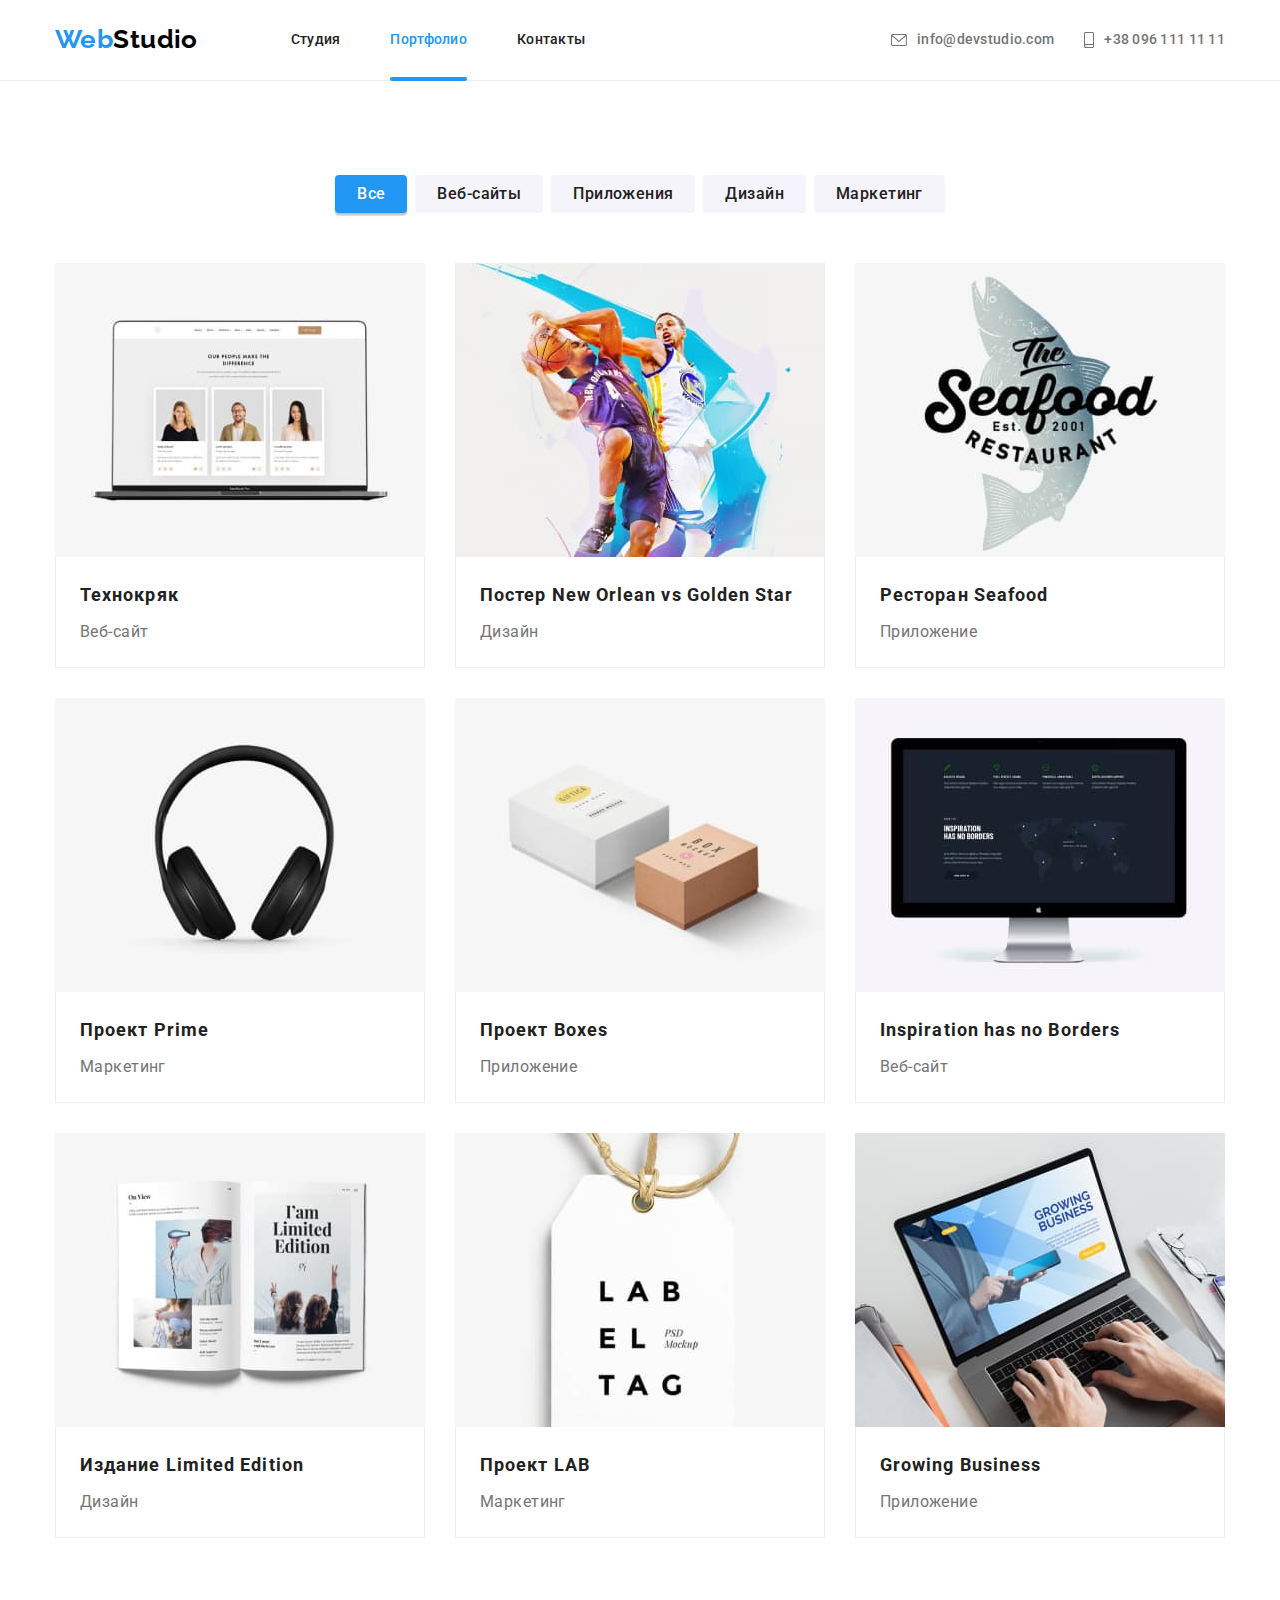
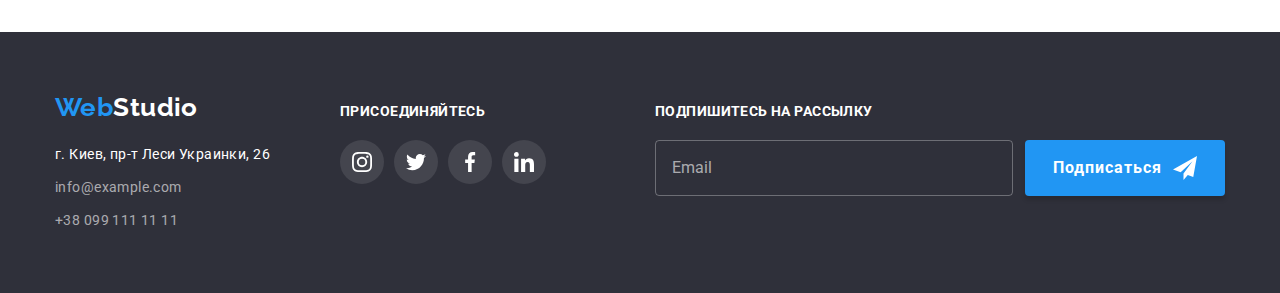
==== commit 6cb83750: "footer" ====
--- a/portfolio.html
+++ b/portfolio.html
@@ -466,66 +466,68 @@
     </main>
     <footer class="footer-section">
       <div class="container footer-container">
-        <div>
-          <!-- Логотип-ссылка -->
-          <a href="./index.html" class="logo-link footer-logo footer-logo__margin"
-            ><span class="logo-link--accented">Web</span>Studio</a
-          >
-          <!-- Адрес-->
-          <address class="address">
-            <ul class="list">
-              <li class="address__margin">
-                <a
-                  href="https://goo.gl/maps/rV815ZwH7v6qxF1P7"
-                  target="_blank"
-                  rel="noopener noreferrer"
-                  class="link address__map"
-                  >г. Киев, пр-т Леси Украинки, 26</a
-                >
-              </li>
-              <li class="address__margin">
-                <a href="mailto:info@example.com" class="link address__contacts">info@example.com</a>
-              </li>
-              <li class="address__margin">
-                <a href="tel:+380991111111" class="link address__contacts">+38 099 111 11 11</a>
+        <div class="contacts-block">
+          <div class="address-block">
+            <!-- Логотип-ссылка -->
+            <a href="./index.html" class="logo-link footer-logo footer-logo__margin"
+              ><span class="logo-link--accented">Web</span>Studio</a
+            >
+            <!-- Адрес-->
+            <address class="address">
+              <ul class="list">
+                <li class="address__margin">
+                  <a
+                    href="https://goo.gl/maps/rV815ZwH7v6qxF1P7"
+                    target="_blank"
+                    rel="noopener noreferrer"
+                    class="link address__map"
+                    >г. Киев, пр-т Леси Украинки, 26</a
+                  >
+                </li>
+                <li class="address__margin">
+                  <a href="mailto:info@example.com" class="link address__contacts">info@example.com</a>
+                </li>
+                <li class="address__marin">
+                  <a href="tel:+380991111111" class="link address__contacts">+38 099 111 11 11</a>
+                </li>
+              </ul>
+            </address>
+          </div>
+          <div class="footer-social-networks">
+            <p class="footer-social-networks__text footer-social-networks__text-margin">присоединяйтесь</p>
+            <ul class="list social-networks__list">
+              <li class="social-network__margin">
+                <a class="link footer-social-network__link" href="" target="_blank" rel="noopener noreferrer">
+                  <svg class="footer-social-network__icon" width="20" height="20">
+                    <use href="./images/icons.svg#icon-instagram"></use>
+                  </svg>
+                </a>
+              </li>
+              <li class="social-network__margin">
+                <a class="link footer-social-network__link" href="" target="_blank" rel="noopener noreferrer">
+                  <svg class="footer-social-network__icon" width="20" height="20">
+                    <use href="./images/icons.svg#icon-twitter"></use>
+                  </svg>
+                </a>
+              </li>
+              <li class="social-network__margin">
+                <a class="link footer-social-network__link" href="" target="_blank" rel="noopener noreferrer">
+                  <svg class="footer-social-network__icon" width="20" height="20">
+                    <use href="./images/icons.svg#icon-facebook"></use>
+                  </svg>
+                </a>
+              </li>
+              <li class="social-network__margin">
+                <a class="link footer-social-network__link" href="" target="_blank" rel="noopener noreferrer">
+                  <svg class="footer-social-network__icon" width="20" height="20">
+                    <use href="./images/icons.svg#icon-linkedin"></use>
+                  </svg>
+                </a>
               </li>
             </ul>
-          </address>
+          </div>
         </div>
-        <div>
-          <p class="footer-social-networks__text footer-social-networks__text-margin">присоединяйтесь</p>
-          <ul class="list social-networks__list">
-            <li class="social-network__margin">
-              <a class="link footer-social-network__link" href="" target="_blank" rel="noopener noreferrer">
-                <svg class="footer-social-network__icon" width="20" height="20">
-                  <use href="./images/icons.svg#icon-instagram"></use>
-                </svg>
-              </a>
-            </li>
-            <li class="social-network__margin">
-              <a class="link footer-social-network__link" href="" target="_blank" rel="noopener noreferrer">
-                <svg class="footer-social-network__icon" width="20" height="20">
-                  <use href="./images/icons.svg#icon-twitter"></use>
-                </svg>
-              </a>
-            </li>
-            <li class="social-network__margin">
-              <a class="link footer-social-network__link" href="" target="_blank" rel="noopener noreferrer">
-                <svg class="footer-social-network__icon" width="20" height="20">
-                  <use href="./images/icons.svg#icon-facebook"></use>
-                </svg>
-              </a>
-            </li>
-            <li class="social-network__margin">
-              <a class="link footer-social-network__link" href="" target="_blank" rel="noopener noreferrer">
-                <svg class="footer-social-network__icon" width="20" height="20">
-                  <use href="./images/icons.svg#icon-linkedin"></use>
-                </svg>
-              </a>
-            </li>
-          </ul>
-        </div>
-        <form action="#" method="POST" autocomplete="off">
+        <form class="subscribe__form" action="#" method="POST" autocomplete="off">
           <label class="subscribe__label" for="subscribe">подпишитесь на рассылку</label>
           <div class="subscribe-container">
             <input type="email" name="user-mail" class="subscribe__email" id="subscribe" placeholder="Email" />
--- a/css/main.min.css
+++ b/css/main.min.css
@@ -1,2 +1,2 @@
-:root{--main-text-color: #757575;--title-color: #212121;--nav-header-color: #000;--accent-color: #2196f3;--alt-title-color: #fff;--svg-icon-color: #afb1b8;--dark-background: #2f303a;--solutions-down-bg-color: #c4c4c4;--solutions-gradient-color: rgba(47, 48, 58, 0.4);--light-background: #f5f4fa;--header-border-color: #ececec;--projects-border-color: #eeeeee;--modal-close-button-border: rgba(0, 0, 0, 0.1);--works-overlay-color: rgba(47, 48, 58, 0.8);--project-overlay-color: rgba(33, 150, 243, 0.9);--backdrop-background-color: #00000033;--modal-form-input-border: rgba(33, 33, 33, 0.2);--main-font: 'Roboto', sans-serif;--title-font: 'Roboto', sans-serif;--logo-font: 'Raleway', sans-serif;--cubic-bezier: cubic-bezier(0.4, 0, 0.2, 1)}.contacts__link,.contact-form,.checkbox-container,.checkbox__label,.features__icon-wrap,.works__list,.works__overlay,.team-list,.filter__list,.projects,.overlay,.subscribe-container,.subscribe__email,.subscribe__button,.subscribe__icon,.header-container,.navigation__pages{display:flex}body{font-family:var(--main-font);font-size:14px;line-height:1.14;letter-spacing:0.03em;color:var(--main-text-color);background-color:var(--alt-title-color)}body.modal-open{overflow:hidden}h1,h2,h3,h4,h5,h6{margin:0}.container{padding-left:15px;padding-right:15px}@media screen and (min-width: 480px){.container{max-width:100%;margin-left:auto;margin-right:auto}}@media screen and (min-width: 768px){.container{max-width:768px}}@media screen and (min-width: 1200px){.container{max-width:1200px}}.section{padding-top:60px;padding-bottom:60px}@media screen and (min-width: 1200px){.section{padding-top:94px;padding-bottom:94px}}img{display:block;max-width:100%;height:auto}.link{color:inherit;text-decoration:none;transition:color 250ms var(--cubic-bezier)}.link:hover,.link:focus{color:var(--accent-color)}.title{color:var(--title-color)}.list{padding:0;margin:0;list-style:none}.visually-hidden{position:absolute !important;clip:rect(1px, 1px, 1px, 1px);padding:0 !important;border:0 !important;height:1px !important;width:1px !important;overflow:hidden}.mobile-menu__button{display:inline-flex;background-color:transparent;border:none;width:40px;height:40px;margin-left:auto;margin-right:0;padding:0;cursor:pointer;z-index:99}@media screen and (min-width: 768px){.mobile-menu__button{display:none}}.mobile-menu__button .mobile-menu__icon-close{display:none}.mobile-menu__button.is-open .mobile-menu__icon-close{display:block}.mobile-menu__button.is-open .mobile-menu__icon-menu{display:none}.mobile-menu__icon-close,.mobile-menu__icon-menu{fill:var(--title-color);transition:fill 250ms var(--cubic-bezier)}.mobile-menu__icon-close:focus,.mobile-menu__icon-close:hover,.mobile-menu__icon-menu:focus,.mobile-menu__icon-menu:hover{fill:var(--accent-color)}.mobile-menu__container{position:absolute;top:0;left:0;width:100vw;height:100vh;background-color:var(--alt-title-color);padding:48px 40px;z-index:98;display:none}.mobile-menu__container.is-open{display:flex;flex-direction:column;justify-content:space-between}@media screen and (min-width: 768px){.mobile-menu__container.is-open{display:none}}.mobile-menu__contacts-link{display:inline-block;font-weight:500;font-size:24px;line-height:1.16;letter-spacing:0.02em;color:var(--main-text-color);text-decoration:none;transform:font-size 250ms var(--cubic-bezier),line-height 250ms var(--cubic-bezier),color 250ms var(--cubic-bezier)}.mobile-menu__contacts-link:hover,.mobile-menu__contacts-link:focus,.mobile-menu__contacts-link.current{font-size:34px;line-height:1.17;color:var(--accent-color)}.mobile-menu__item:not(:last-child){margin-bottom:32px}.mobile-menu__link{display:inline-block;font-weight:500;font-size:40px;line-height:1.17;letter-spacing:0.02em;color:var(--title-color);transition:color 250ms var(--cubic-bezier)}.mobile-menu__link:hover,.mobile-menu__link:focus{color:var(--accent-color)}.mobile-menu__link--current{color:var(--accent-color)}.mobile-menu_social-network{display:flex;flex-wrap:wrap;margin-top:64px}.mobile-menu__social-network-item{padding-left:10px;padding-right:10px;margin-bottom:10px}.mobile-menu__social-network-item:first-child{padding-left:0}@media screen and (min-width: 480px){.mobile-menu__social-network-item{margin-bottom:0}}.mobile-menu__social-network-link{position:relative;font-weight:500;font-size:18px;line-height:1.22;letter-spacing:0.02em;color:var(--accent-color)}.mobile-menu__social-network-link::after{content:'';position:absolute;right:-15%;top:0;width:1px;height:22px;display:block;background-color:var(--modal-form-input-border)}.mobile-menu__social-network-link--no-border{position:relative;font-weight:500;font-size:18px;line-height:1.22;letter-spacing:0.02em;color:var(--accent-color)}.logo-link{color:inherit;text-decoration:none}.header-logo{font-family:var(--logo-font);font-weight:700;font-size:26px;line-height:1.19;color:var(--nav-header-color)}@media screen and (max-width: 769.9px){.header-logo{margin-left:0}}@media screen and (min-width: 768px){.header-logo{padding-top:24px;padding-bottom:25px}}@media screen and (min-width: 1200px){.header-logo{margin-right:93px}}.footer-logo{display:flex;align-items:center;font-family:var(--logo-font);font-weight:700;font-size:26px;line-height:1.19;color:var(--alt-title-color)}@media screen and (max-width: 1200px){.footer-logo{display:inline-block}}.footer-logo__margin{margin-right:0;margin-bottom:20px}.logo-link--accented{color:var(--accent-color)}@media screen and (max-width: 767.9px){.contacts{display:none}}@media screen and (min-width: 768px) and (max-width: 1199.9px){.contacts{flex-direction:column}}@media screen and (min-width: 1200px){.contacts{display:flex;flex-direction:row}}.contacts__link{position:relative;align-items:center;font-weight:500;letter-spacing:0.02em}@media screen and (min-width: 1200px){.contacts__link{padding-top:32px;padding-bottom:32px}}@media screen and (min-width: 768px) and (max-width: 1199.98px){.contacts__item:not(:last-child){margin-bottom:10px}}@media screen and (min-width: 1200px){.contacts__item:not(:last-child){margin-right:30px}}.contacts__icon{fill:currentColor;margin-right:10px}.solutions{padding-top:118px;padding-bottom:118px;text-align:center;background-image:linear-gradient(to right, var(--solutions-gradient-color), var(--solutions-gradient-color)),url("../images/bg-image/mobile-bg@1x.jpg");color:var(--alt-title-color);background-repeat:no-repeat;background-position:center;background-size:cover}@media (min-device-pixel-ratio: 2), (min-resolution: 192dpi), (min-resolution: 2dppx){.solutions{background-image:linear-gradient(to right, var(--solutions-gradient-color), var(--solutions-gradient-color)),url("../images/bg-image/mobile-bg@2x.jpg")}}@media (min-device-pixel-ratio: 2) and (min-width: 768px), (min-resolution: 192dpi) and (min-width: 768px), (min-resolution: 2dppx) and (min-width: 768px){.solutions{background-image:linear-gradient(to right, var(--solutions-gradient-color), var(--solutions-gradient-color)),url("../images/bg-image/tablet-bg@1x.jpg")}}@media (min-device-pixel-ratio: 2) and (min-width: 768px) and (min-device-pixel-ratio: 2), (min-resolution: 192dpi) and (min-width: 768px) and (min-device-pixel-ratio: 2), (min-resolution: 2dppx) and (min-width: 768px) and (min-device-pixel-ratio: 2), (min-device-pixel-ratio: 2) and (min-width: 768px) and (min-resolution: 192dpi), (min-resolution: 192dpi) and (min-width: 768px) and (min-resolution: 192dpi), (min-resolution: 2dppx) and (min-width: 768px) and (min-resolution: 192dpi), (min-device-pixel-ratio: 2) and (min-width: 768px) and (min-resolution: 2dppx), (min-resolution: 192dpi) and (min-width: 768px) and (min-resolution: 2dppx), (min-resolution: 2dppx) and (min-width: 768px) and (min-resolution: 2dppx){.solutions{background-image:linear-gradient(to right, var(--solutions-gradient-color), var(--solutions-gradient-color)),url("../images/bg-image/tablet-bg@2x.jpg")}}@media (min-device-pixel-ratio: 2) and (min-width: 768px) and (min-width: 1200px), (min-resolution: 192dpi) and (min-width: 768px) and (min-width: 1200px), (min-resolution: 2dppx) and (min-width: 768px) and (min-width: 1200px){.solutions{padding-top:200px;padding-bottom:200px;background-image:linear-gradient(to right, var(--solutions-gradient-color), var(--solutions-gradient-color)),url("../images/bg-image/desktop-bg@1x.jpg");max-width:1600px;height:600px}}@media (min-device-pixel-ratio: 2) and (min-width: 768px) and (min-width: 1200px) and (min-device-pixel-ratio: 2), (min-resolution: 192dpi) and (min-width: 768px) and (min-width: 1200px) and (min-device-pixel-ratio: 2), (min-resolution: 2dppx) and (min-width: 768px) and (min-width: 1200px) and (min-device-pixel-ratio: 2), (min-device-pixel-ratio: 2) and (min-width: 768px) and (min-width: 1200px) and (min-resolution: 192dpi), (min-resolution: 192dpi) and (min-width: 768px) and (min-width: 1200px) and (min-resolution: 192dpi), (min-resolution: 2dppx) and (min-width: 768px) and (min-width: 1200px) and (min-resolution: 192dpi), (min-device-pixel-ratio: 2) and (min-width: 768px) and (min-width: 1200px) and (min-resolution: 2dppx), (min-resolution: 192dpi) and (min-width: 768px) and (min-width: 1200px) and (min-resolution: 2dppx), (min-resolution: 2dppx) and (min-width: 768px) and (min-width: 1200px) and (min-resolution: 2dppx){.solutions{background-image:linear-gradient(to right, var(--solutions-gradient-color), var(--solutions-gradient-color)),url("../images/bg-image/desktop-bg@2x.jpg")}}.solutions__title{max-width:360px;font-weight:900;font-size:26px;text-transform:uppercase;line-height:1.62;letter-spacing:0.06em}@media screen and (min-width: 1200px){.solutions__title{max-width:696px;font-size:44px;line-height:1.36}}.solutions__title-margin{margin-left:auto;margin-right:auto;margin-bottom:30px}.solutions__button{min-width:200px;padding:10px 32px;font-weight:700;font-size:16px;line-height:1.88;letter-spacing:0.06em;cursor:pointer;box-shadow:0px 4px 4px rgba(0,0,0,0.15);border-radius:4px;border:0;background-color:var(--accent-color);color:inherit;transition:color 250ms var(--cubic-bezier),background-color 250ms var(--cubic-bezier),box-shadow 250ms var(--cubic-bezier)}.backdrop{position:fixed;left:0;top:0;width:100%;height:100%;background-color:var(--backdrop-background-color);overflow-y:scroll;transition:opacity 250ms var(--cubic-bezier),visibility 250ms var(--cubic-bezier)}.solutions-modal{position:absolute;width:450px;height:610px;padding:40px;left:50%;top:50%;transform:translate(-50%, -50%) scale(1);background-color:var(--alt-title-color);box-shadow:0px 1px 3px rgba(0,0,0,0.12),0px 1px 1px rgba(0,0,0,0.14),0px 2px 1px rgba(0,0,0,0.2);border-radius:4px;opacity:1;transition:transform 250ms var(--cubic-bezier),opacity 250ms var(--cubic-bezier)}@media screen and (min-width: 1200px){.solutions-modal{width:528px;height:581px}}.is-hidden .solutions-modal{opacity:0;transform:translate(-50%, -50%) scale(0.5);transition:transform 250ms var(--cubic-bezier),opacity 250ms var(--cubic-bezier)}.solutions-modal__close-button{position:absolute;top:8px;right:8px;padding:5px 7px 7px 5px;width:30px;height:30px;background-color:var(--alt-title-color);border:1px solid var(--modal-close-button-border);border-radius:50%;cursor:pointer}.solutions-modal__close-icon{fill:var(--nav-header-color);transition:fill 250ms var(--cubic-bezier)}.solutions-modal__close-button:hover .solutions-modal__close-icon,.solutions-modal__close-button:focus .solutions-modal__close-icon{fill:var(--accent-color)}.modal-title{display:block;font-weight:700;font-size:20px;line-height:1.15;text-align:center}.modal-title__margin{margin-bottom:12px}.is-hidden{opacity:0;visibility:hidden;pointer-events:none;transition:opacity 250ms var(--cubic-bezier),visibility 250ms var(--cubic-bezier)}.contact-form{flex-direction:column}.input-container{position:relative;display:block}.input-container__margin{margin-bottom:10px}.input-container__comment-margin{margin-bottom:20px}.contact-form__label{margin-bottom:4px;font-size:12px;line-height:1.17;letter-spacing:0.01em;color:var(--main-text-color)}.contact-form__field{width:100%;height:40px;padding-left:42px;border:1px solid var(--modal-form-input-border);border-radius:4px;outline:none;transition:border-color 250ms var(--cubic-bezier)}.contact-form__field:focus{border-color:var(--accent-color)}.contact-form__icon{position:absolute;top:11px;left:12px;transition:fill 250ms var(--cubic-bezier)}.contact-form__field:focus+.contact-form__icon{fill:var(--accent-color)}.contact-form__message{resize:none;height:120px;padding:12px 16px}.contact-form__message::placeholder{font-size:12px;line-height:1.17;letter-spacing:0.01em;color:rgba(117,117,117,0.5)}.checkbox-container{justify-content:center;align-items:center;margin-bottom:30px}.checkbox__input{-webkit-appearance:none;-moz-appearance:none;-appearance:none;position:absolute}.checkbox__wrap{position:relative;align-self:end;width:16px;height:15px;background-color:var(--alt-title-color);border:2px solid var(--nav-header-color);border-radius:2px;cursor:pointer;transition:background-color 250ms var(--cubic-bezier),border 250ms var(--cubic-bezier)}@media screen and (min-width: 1200px){.checkbox__wrap{align-self:center}}.checkbox__input:hover+.checkbox__wrap{border:2px solid var(--accent-color)}.checkbox__input:checked+.checkbox__wrap{background-color:var(--accent-color);border:2px solid var(--accent-color)}.checkbox__wrap-margin{margin-right:7px}.checkbox__icon{position:absolute;top:50%;left:50%;transform:translate(-50%, -50%);fill:var(--alt-title-color);stroke:var(--alt-title-color)}.checkbox__label{text-align:center;font-size:12px;line-height:1.16;white-space:nowrap}@media screen and (min-width: 1200px){.checkbox__label{font-size:14px;line-height:1.71}}.checkbox__link--accented{color:var(--accent-color)}.checkbox__link-margin{margin-left:5px}.contact-form__submit-button{width:200px;height:50px;margin-left:auto;margin-right:auto;padding:10px 55px 10px 56px;font-weight:700;font-size:16px;line-height:1.88;letter-spacing:0.06em;cursor:pointer;box-shadow:0px 4px 4px rgba(0,0,0,0.15);border-radius:4px;border:0;background-color:var(--accent-color);color:var(--alt-title-color);transition:color 250ms var(--cubic-bezier),background-color 250ms var(--cubic-bezier),box-shadow 250ms var(--cubic-bezier)}.features{margin-left:-30px;margin-top:-30px}@media screen and (min-width: 768px){.features{display:flex;flex-wrap:wrap}}.features__cards{margin-left:30px;margin-top:30px}@media screen and (min-width: 480px){.features__cards{flex-basis:calc((100% - 1 * 30px) / 1)}}@media screen and (min-width: 768px){.features__cards{flex-basis:calc((100% - 2 * 30px) / 2)}}@media screen and (min-width: 1200px){.features__cards{flex-basis:calc((100% - 4 * 30px) / 4)}}.features__icon-wrap{align-items:center;justify-content:center;padding-top:25px;padding-bottom:25px;margin-bottom:30px;background-color:var(--light-background)}.features__titles{min-width:270px;font-weight:700;text-transform:uppercase;margin-bottom:10px}@media screen and (max-width: 767.9px){.features__titles{text-align:center}}.features__text{min-width:270px;line-height:1.71}.section-title{font-weight:700;font-size:36px;line-height:1.16;text-align:center;margin-bottom:30px}@media screen and (min-width: 1200px){.section-title{margin-bottom:50px}}@media screen and (max-width: 1199.9px){.works{display:none}}@media screen and (min-width: 1200px){.works{display:block;padding-top:0}}.works__list{margin-right:-30px}.works__card{flex-basis:calc((100% - 3 * 30px) / 3);margin-right:30px}.works__thumb{position:relative}.works__overlay{position:absolute;justify-content:center;align-items:center;width:100%;height:24%;left:50%;bottom:0;background-color:var(--works-overlay-color);transform:translate(-50%, 0)}.works__text{font-weight:700;text-align:center;text-transform:uppercase;color:var(--alt-title-color);margin:0}.team{background-color:var(--light-background)}.team-list{flex-direction:column}@media screen and (min-width: 768px){.team-list{flex-direction:row;flex-wrap:wrap}}.team-list__margin{margin-left:-30px;margin-top:-30px}.team-list__card{background-color:var(--alt-title-color);box-shadow:0px 1px 3px rgba(0,0,0,0.12),0px 1px 1px rgba(0,0,0,0.14),0px 2px 1px rgba(0,0,0,0.2);border-bottom-left-radius:4px;border-bottom-right-radius:4px}@media screen and (min-width: 480px){.team-list__card{flex-basis:calc((100% - 1 * 30px) / 1)}}@media screen and (min-width: 768px){.team-list__card{flex-basis:calc((100% - 2 * 30px) / 2)}}@media screen and (min-width: 1200px){.team-list__card{flex-basis:calc((100% - 4 * 30px) / 4)}}.team-list__card-margin{margin-left:30px;margin-top:30px}.team-list__card-text{padding:30px 32px 24px 32px;text-align:center}@media screen and (min-width: 1200px){.team-list__card-text{padding:30px 32px}}.team-list__name{font-weight:500;font-size:16px;line-height:1.18}.team-list__name-margin{margin-bottom:10px}.team-list__profession{font-size:16px;line-height:1.18}.team-list__profession-margin{margin-top:0;margin-bottom:16px}.social-networks__list{display:inline-flex}.social-network__margin:not(:last-child){margin-right:10px}.social-network__link{display:inline-flex;align-items:center;justify-content:center;width:44px;height:44px;border-radius:50%;background-color:var(--alt-title-color);transform:translateY(0);transition:transform 250ms var(--cubic-bezier),background-color 250ms var(--cubic-bezier)}.social-network__link:hover,.social-network__link:focus{background-color:var(--accent-color);transform:translateY(-5%)}.social-network__icon{fill:var(--svg-icon-color);transform:translateY(0);transition:transform 250ms var(--cubic-bezier),fill 250ms var(--cubic-bezier)}.social-network__link:hover .social-network__icon,.social-network__link:focus .social-network__icon{fill:var(--alt-title-color);transform:translateY(-3%)}.clients__list{display:flex;flex-wrap:wrap;justify-content:center;flex-basis:calc((100% - 2 * 30px) / 2);margin-top:calc(-1 * 30px);margin-left:calc(-1 * 30px)}.clients__item{margin-top:30px;margin-left:30px}@media screen and (min-width: 768px){.clients__item{flex-basis:calc((100% - 3 * 30px) / 3)}}@media screen and (min-width: 1200px){.clients__item{flex-basis:calc((100% - 6 * 30px) / 6)}}.clients__link{display:flex;align-items:center;justify-content:center;height:92px;border:1px solid var(--svg-icon-color);border-radius:4px;transform:translateY(0);transition:transform 250ms var(--cubic-bezier),border 250ms var(--cubic-bezier)}@media screen and (max-width: 767.9px){.clients__link{width:170px}}.clients__link:hover,.clients__link:focus{border:1px solid var(--accent-color);transform:translateY(-5%)}.clients__icon{fill:var(--svg-icon-color);transform:translateY(0);transition:transform 250ms var(--cubic-bezier),fill 250ms var(--cubic-bezier)}.clients__link:hover .clients__icon,.clients__link:focus .clients__icon{fill:var(--accent-color);transform:translateY(-3%)}.filter__list{flex-wrap:wrap;margin-bottom:40px}@media screen and (max-width: 767.9px){.filter__list{margin-top:-15px;margin-left:-8px}}@media screen and (min-width: 768px){.filter__list{margin-bottom:30px;justify-content:center}}@media screen and (min-width: 1200px){.filter__list{margin-bottom:50px}}@media screen and (max-width: 767.9px){.filter__margin{margin-top:15px;margin-left:8px}}@media screen and (min-width: 768px){.filter__margin:not(:last-child){margin-right:8px}}.filter__button{display:inline-block;font-weight:500;font-size:16px;line-height:1.63;letter-spacing:inherit;text-align:center;cursor:pointer;background-color:var(--light-background);color:var(--title-color);border:0;border-radius:4px;padding:6px 22px;transition:background-color 250ms var(--cubic-bezier),color 250ms var(--cubic-bezier),box-shadow 250ms var(--cubic-bezier)}.filter__button:hover,.filter__button:focus,.filter__button.current{background-color:var(--accent-color);color:var(--alt-title-color);cursor:pointer;box-shadow:0px 3px 1px rgba(0,0,0,0.1),0px 1px 2px rgba(0,0,0,0.08),0px 2px 2px rgba(0,0,0,0.12)}.projects{align-items:center;flex-direction:column}@media screen and (min-width: 768px){.projects{align-items:stretch;flex-direction:row;flex-wrap:wrap}}.projects__margin{margin-top:-30px;margin-left:-30px}.projects__card{margin-left:30px;margin-top:30px;background:var(--alt-title-color)}@media screen and (min-width: 480px){.projects__card{flex-basis:calc((100% - 1 * 30px) / 1);flex-grow:1}}@media screen and (min-width: 768px){.projects__card{flex-basis:calc((100% - 2 * 30px) / 2);flex-grow:0}}@media screen and (min-width: 1200px){.projects__card{flex-basis:calc((100% - 3 * 30px) / 3)}}.projects__link{display:flex;flex-direction:column;height:100%;text-decoration:none;color:inherit;transition:box-shadow 250ms var(--cubic-bezier)}.projects__link:hover,.projects__link:focus{box-shadow:0px 1px 1px rgba(0,0,0,0.12),0px 4px 4px rgba(0,0,0,0.06),1px 4px 6px rgba(0,0,0,0.16);transition:box-shadow 250ms var(--cubic-bezier)}.projects-container{position:relative;overflow:hidden}.overlay{position:absolute;justify-content:center;align-items:center;width:100%;height:100%;left:0;bottom:0;padding:63px 24px;background-color:var(--project-overlay-color);transform:translateY(100%);opacity:0;transition:transform 250ms var(--cubic-bezier),opacity 250ms var(--cubic-bezier)}.projects__link:hover .overlay,.projects__link:focus .overlay{transform:translateY(0);opacity:1;transition:transform 250ms var(--cubic-bezier),opacity 250ms var(--cubic-bezier)}.overlay__text{font-size:18px;line-height:1.56;color:var(--alt-title-color)}.project{padding:20px 24px;border-left:1px solid var(--projects-border-color);border-right:1px solid var(--projects-border-color);border-bottom:1px solid var(--projects-border-color);flex-grow:1}.project__title{font-weight:700;font-size:18px;line-height:2;letter-spacing:0.06em}.project__title-margin{margin-bottom:4px}.project__text{font-size:16px;line-height:1.88}.project__text-margin{margin:0}@media screen and (max-width: 767.9px){.contacts-block{display:flex;flex-direction:column;align-items:center}}@media screen and (min-width: 768px) and (max-width: 1199.9px){.contacts-block{display:flex}}@media screen and (max-width: 1199.9px){.contacts-block{margin-bottom:60px}}@media screen and (min-width: 1200px){.contacts-block{display:flex}}@media screen and (max-width: 767.9px){.address-block{margin-bottom:60px;text-align:center}}@media screen and (max-width: 1199.9px){.address-block{text-align:center}}@media screen and (min-width: 1200px){.address-block{margin-right:70px}}.address{font-style:inherit;line-height:1.71;color:var(--alt-title-color);text-align:center}.address__margin:not(:last-child){margin-bottom:9px}.address__map{color:inherit;text-decoration:none}.address__contacts{color:rgba(255,255,255,0.6);text-decoration:none}@media screen and (max-width: 1199.9px){.footer-social-networks{text-align:center;margin-bottom:60px}}.footer-social-networks__text{font-weight:700;text-transform:uppercase;color:var(--alt-title-color)}.footer-social-networks__text-margin{margin-top:0px;margin-bottom:20px}.footer-social-network__link{display:inline-flex;align-items:center;justify-content:center;width:44px;height:44px;background-color:rgba(255,255,255,0.1);border-radius:50%;transition:background-color 250ms var(--cubic-bezier)}.footer-social-network__link:hover,.footer-social-network__link:focus{background-color:var(--accent-color);border-radius:50%}.footer-social-network__icon{fill:var(--alt-title-color)}.subscribe__form{display:flex;flex-direction:column;align-items:center}@media screen and (min-width: 1200px){.subscribe__form{min-width:570px;margin-left:auto}}.subscribe__label{display:block;font-weight:700;text-transform:uppercase;color:var(--alt-title-color);margin-bottom:20px}.subscribe-container{flex-direction:column;align-items:center}@media screen and (min-width: 1200px){.subscribe-container{flex-direction:row;justify-content:space-between}}.subscribe__email{align-self:stretch;padding:15px 16px 15px 16px;min-width:358px;border:1px solid rgba(255,255,255,0.3);border-radius:4px;outline:none;background-color:transparent;color:rgba(255,255,255,0.6);transition:border-color 250ms var(--cubic-bezier)}@media screen and (min-width: 480px){.subscribe__email{min-width:450px}}@media screen and (max-width: 1199.98px){.subscribe__email{margin-bottom:20px}}@media screen and (min-width: 1200px){.subscribe__email{min-width:358px;margin-right:12px}}.subscribe__email:focus{border:1px solid var(--accent-color)}.subscribe__email::placeholder{font-weight:400;font-size:16px;line-height:1.25;color:rgba(255,255,255,0.6)}.subscribe__button{padding:13px 28px;margin:0;align-items:center;justify-content:space-between;min-width:200px;font-weight:700;font-size:16px;line-height:1.88;letter-spacing:0.06em;cursor:pointer;box-shadow:0px 4px 4px rgba(0,0,0,0.15);border-radius:4px;border:0;background-color:var(--accent-color);color:var(--alt-title-color)}.subscribe__icon{align-self:center;fill:var(--alt-title-color)}.header-border{position:relative;border-bottom:1px solid var(--header-border-color)}.header-container{align-items:center}@media screen and (max-width: 767.9px){.header-container{padding-top:10px;padding-bottom:10px}}@media screen and (min-width: 768px) and (max-width: 1199.9px){.header-container{justify-content:space-between}}@media screen and (min-width: 1200px){.navigation__position{margin-right:auto}}.navigation__pages{position:relative;font-weight:500;letter-spacing:0.02em;color:var(--title-color)}@media screen and (max-width: 767.9px){.navigation__pages{display:none}}.navigation__page--current{color:var(--accent-color)}.navigation__page--current::after{position:absolute;content:'';left:0;bottom:0;width:100%;height:4px;border-radius:2px;background-color:var(--accent-color);opacity:1;transform:translateY(1px);transition:opacity 250ms var(--cubic-bezier)}.navigation__page:not(:last-child){margin-right:50px}.navigation__link{display:inline-block;position:relative;padding-top:32px;padding-bottom:32px}.footer-section{background-color:var(--dark-background);padding-top:60px;padding-bottom:60px}@media screen and (max-width: 767.9px){.footer-container{display:flex;flex-direction:column}}@media screen and (min-width: 1200px){.footer-container{display:flex;align-items:baseline;justify-content:space-between}}
+:root{--main-text-color: #757575;--title-color: #212121;--nav-header-color: #000;--accent-color: #2196f3;--alt-title-color: #fff;--svg-icon-color: #afb1b8;--dark-background: #2f303a;--solutions-down-bg-color: #c4c4c4;--solutions-gradient-color: rgba(47, 48, 58, 0.4);--light-background: #f5f4fa;--header-border-color: #ececec;--projects-border-color: #eeeeee;--modal-close-button-border: rgba(0, 0, 0, 0.1);--works-overlay-color: rgba(47, 48, 58, 0.8);--project-overlay-color: rgba(33, 150, 243, 0.9);--backdrop-background-color: #00000033;--modal-form-input-border: rgba(33, 33, 33, 0.2);--main-font: 'Roboto', sans-serif;--title-font: 'Roboto', sans-serif;--logo-font: 'Raleway', sans-serif;--cubic-bezier: cubic-bezier(0.4, 0, 0.2, 1)}.contacts__link,.contact-form,.checkbox-container,.checkbox__label,.features__icon-wrap,.works__list,.works__overlay,.team-list,.filter__list,.projects,.overlay,.subscribe-container,.subscribe__email,.subscribe__button,.subscribe__icon,.header-container,.navigation__pages{display:flex}body{font-family:var(--main-font);font-size:14px;line-height:1.14;letter-spacing:0.03em;color:var(--main-text-color);background-color:var(--alt-title-color)}body.modal-open{overflow:hidden}h1,h2,h3,h4,h5,h6{margin:0}.container{padding-left:15px;padding-right:15px}@media screen and (min-width: 480px){.container{max-width:100%;margin-left:auto;margin-right:auto}}@media screen and (min-width: 768px){.container{max-width:768px}}@media screen and (min-width: 1200px){.container{max-width:1200px}}.section{padding-top:60px;padding-bottom:60px}@media screen and (min-width: 1200px){.section{padding-top:94px;padding-bottom:94px}}img{display:block;max-width:100%;height:auto}.link{color:inherit;text-decoration:none;transition:color 250ms var(--cubic-bezier)}.link:hover,.link:focus{color:var(--accent-color)}.title{color:var(--title-color)}.list{padding:0;margin:0;list-style:none}.visually-hidden{position:absolute !important;clip:rect(1px, 1px, 1px, 1px);padding:0 !important;border:0 !important;height:1px !important;width:1px !important;overflow:hidden}.mobile-menu__button{display:inline-flex;background-color:transparent;border:none;width:40px;height:40px;margin-left:auto;margin-right:0;padding:0;cursor:pointer;z-index:70}@media screen and (min-width: 768px){.mobile-menu__button{display:none}}.mobile-menu__button .mobile-menu__icon-close{display:none}.mobile-menu__button.is-open .mobile-menu__icon-close{display:block}.mobile-menu__button.is-open .mobile-menu__icon-menu{display:none}.mobile-menu__icon-close,.mobile-menu__icon-menu{fill:var(--title-color);transition:fill 250ms var(--cubic-bezier)}.mobile-menu__icon-close:focus,.mobile-menu__icon-close:hover,.mobile-menu__icon-menu:focus,.mobile-menu__icon-menu:hover{fill:var(--accent-color)}.mobile-menu__container{position:absolute;top:0;left:0;width:100vw;height:100vh;background-color:var(--alt-title-color);padding:48px 40px;z-index:50;display:none}@media screen and (max-width: 767px){.mobile-menu__container.is-open{display:flex;flex-direction:column;justify-content:space-between}}.mobile-menu__contacts-link{display:inline-block;font-weight:500;font-size:24px;line-height:1.16;letter-spacing:0.02em;color:var(--main-text-color);text-decoration:none;transform:font-size 250ms var(--cubic-bezier),line-height 250ms var(--cubic-bezier),color 250ms var(--cubic-bezier)}.mobile-menu__contacts-link:hover,.mobile-menu__contacts-link:focus,.mobile-menu__contacts-link.current{font-size:34px;line-height:1.17;color:var(--accent-color)}.mobile-menu__item:not(:last-child){margin-bottom:32px}.mobile-menu__link{display:inline-block;font-weight:500;font-size:40px;line-height:1.17;letter-spacing:0.02em;color:var(--title-color);transition:color 250ms var(--cubic-bezier)}.mobile-menu__link:hover,.mobile-menu__link:focus{color:var(--accent-color)}.mobile-menu__link--current{color:var(--accent-color)}.mobile-menu_social-network{display:flex;flex-wrap:wrap;margin-top:64px}.mobile-menu__social-network-item{padding-left:10px;padding-right:10px;margin-bottom:10px}.mobile-menu__social-network-item:first-child{padding-left:0}@media screen and (min-width: 480px){.mobile-menu__social-network-item{margin-bottom:0}}.mobile-menu__social-network-link{position:relative;font-weight:500;font-size:18px;line-height:1.22;letter-spacing:0.02em;color:var(--accent-color)}.mobile-menu__social-network-link::after{content:'';position:absolute;right:-15%;top:0;width:1px;height:22px;display:block;background-color:var(--modal-form-input-border)}.mobile-menu__social-network-link--no-border{position:relative;font-weight:500;font-size:18px;line-height:1.22;letter-spacing:0.02em;color:var(--accent-color)}.logo-link{color:inherit;text-decoration:none}.header-logo{font-family:var(--logo-font);font-weight:700;font-size:26px;line-height:1.19;color:var(--nav-header-color)}@media screen and (max-width: 769.9px){.header-logo{margin-left:0}}@media screen and (min-width: 768px){.header-logo{padding-top:24px;padding-bottom:25px}}@media screen and (min-width: 1200px){.header-logo{margin-right:93px}}.footer-logo{display:flex;text-align:center;align-items:center;justify-content:center;font-family:var(--logo-font);font-weight:700;font-size:26px;line-height:1.19;color:var(--alt-title-color)}@media screen and (min-width: 1200px){.footer-logo{justify-content:left}}.footer-logo__margin{margin-bottom:20px}.logo-link--accented{color:var(--accent-color)}@media screen and (max-width: 767.9px){.contacts{display:none}}@media screen and (min-width: 768px) and (max-width: 1199.9px){.contacts{flex-direction:column}}@media screen and (min-width: 1200px){.contacts{display:flex;flex-direction:row}}.contacts__link{position:relative;align-items:center;font-weight:500;letter-spacing:0.02em}@media screen and (min-width: 1200px){.contacts__link{padding-top:32px;padding-bottom:32px}}@media screen and (min-width: 768px) and (max-width: 1199.98px){.contacts__item:not(:last-child){margin-bottom:10px}}@media screen and (min-width: 1200px){.contacts__item:not(:last-child){margin-right:30px}}.contacts__icon{fill:currentColor;margin-right:10px}.solutions{padding-top:118px;padding-bottom:118px;text-align:center;background-image:linear-gradient(to right, var(--solutions-gradient-color), var(--solutions-gradient-color)),url("../images/bg-image/mobile-bg@1x.jpg");color:var(--alt-title-color);background-repeat:no-repeat;background-position:center;background-size:cover}@media (min-device-pixel-ratio: 2), (min-resolution: 192dpi), (min-resolution: 2dppx){.solutions{background-image:linear-gradient(to right, var(--solutions-gradient-color), var(--solutions-gradient-color)),url("../images/bg-image/mobile-bg@2x.jpg")}}@media (min-device-pixel-ratio: 2) and (min-width: 768px), (min-resolution: 192dpi) and (min-width: 768px), (min-resolution: 2dppx) and (min-width: 768px){.solutions{background-image:linear-gradient(to right, var(--solutions-gradient-color), var(--solutions-gradient-color)),url("../images/bg-image/tablet-bg@1x.jpg")}}@media (min-device-pixel-ratio: 2) and (min-width: 768px) and (min-device-pixel-ratio: 2), (min-resolution: 192dpi) and (min-width: 768px) and (min-device-pixel-ratio: 2), (min-resolution: 2dppx) and (min-width: 768px) and (min-device-pixel-ratio: 2), (min-device-pixel-ratio: 2) and (min-width: 768px) and (min-resolution: 192dpi), (min-resolution: 192dpi) and (min-width: 768px) and (min-resolution: 192dpi), (min-resolution: 2dppx) and (min-width: 768px) and (min-resolution: 192dpi), (min-device-pixel-ratio: 2) and (min-width: 768px) and (min-resolution: 2dppx), (min-resolution: 192dpi) and (min-width: 768px) and (min-resolution: 2dppx), (min-resolution: 2dppx) and (min-width: 768px) and (min-resolution: 2dppx){.solutions{background-image:linear-gradient(to right, var(--solutions-gradient-color), var(--solutions-gradient-color)),url("../images/bg-image/tablet-bg@2x.jpg")}}@media (min-device-pixel-ratio: 2) and (min-width: 768px) and (min-width: 1200px), (min-resolution: 192dpi) and (min-width: 768px) and (min-width: 1200px), (min-resolution: 2dppx) and (min-width: 768px) and (min-width: 1200px){.solutions{padding-top:200px;padding-bottom:200px;background-image:linear-gradient(to right, var(--solutions-gradient-color), var(--solutions-gradient-color)),url("../images/bg-image/desktop-bg@1x.jpg");max-width:1600px;height:600px}}@media (min-device-pixel-ratio: 2) and (min-width: 768px) and (min-width: 1200px) and (min-device-pixel-ratio: 2), (min-resolution: 192dpi) and (min-width: 768px) and (min-width: 1200px) and (min-device-pixel-ratio: 2), (min-resolution: 2dppx) and (min-width: 768px) and (min-width: 1200px) and (min-device-pixel-ratio: 2), (min-device-pixel-ratio: 2) and (min-width: 768px) and (min-width: 1200px) and (min-resolution: 192dpi), (min-resolution: 192dpi) and (min-width: 768px) and (min-width: 1200px) and (min-resolution: 192dpi), (min-resolution: 2dppx) and (min-width: 768px) and (min-width: 1200px) and (min-resolution: 192dpi), (min-device-pixel-ratio: 2) and (min-width: 768px) and (min-width: 1200px) and (min-resolution: 2dppx), (min-resolution: 192dpi) and (min-width: 768px) and (min-width: 1200px) and (min-resolution: 2dppx), (min-resolution: 2dppx) and (min-width: 768px) and (min-width: 1200px) and (min-resolution: 2dppx){.solutions{background-image:linear-gradient(to right, var(--solutions-gradient-color), var(--solutions-gradient-color)),url("../images/bg-image/desktop-bg@2x.jpg")}}.solutions__title{max-width:360px;font-weight:900;font-size:26px;text-transform:uppercase;line-height:1.62;letter-spacing:0.06em}@media screen and (min-width: 1200px){.solutions__title{max-width:696px;font-size:44px;line-height:1.36}}.solutions__title-margin{margin-left:auto;margin-right:auto;margin-bottom:30px}.solutions__button{min-width:200px;padding:10px 32px;font-weight:700;font-size:16px;line-height:1.88;letter-spacing:0.06em;cursor:pointer;box-shadow:0px 4px 4px rgba(0,0,0,0.15);border-radius:4px;border:0;background-color:var(--accent-color);color:inherit;transition:color 250ms var(--cubic-bezier),background-color 250ms var(--cubic-bezier),box-shadow 250ms var(--cubic-bezier)}.backdrop{position:fixed;left:0;top:0;width:100%;height:100%;z-index:99;background-color:var(--backdrop-background-color);overflow-y:scroll;transition:opacity 250ms var(--cubic-bezier),visibility 250ms var(--cubic-bezier)}.solutions-modal{position:relative;width:100%;min-height:610px;padding:40px;background-color:var(--alt-title-color);box-shadow:0px 1px 3px rgba(0,0,0,0.12),0px 1px 1px rgba(0,0,0,0.14),0px 2px 1px rgba(0,0,0,0.2);border-radius:4px;opacity:1;transition:transform 250ms var(--cubic-bezier),opacity 250ms var(--cubic-bezier)}@media screen and (min-width: 480px){.solutions-modal{position:absolute;max-width:450px;left:50%;top:50%;transform:translate(-50%, -50%) scale(1)}}@media screen and (min-width: 1200px){.solutions-modal{min-width:528px;height:581px}}.is-hidden .solutions-modal{opacity:0;transform:translate(-50%, -50%) scale(0.5);transition:transform 250ms var(--cubic-bezier),opacity 250ms var(--cubic-bezier)}.solutions-modal__close-button{position:absolute;top:8px;right:8px;padding:5px 7px 7px 5px;width:30px;height:30px;background-color:var(--alt-title-color);border:1px solid var(--modal-close-button-border);border-radius:50%;cursor:pointer}.solutions-modal__close-icon{fill:var(--nav-header-color);transition:fill 250ms var(--cubic-bezier)}.solutions-modal__close-button:hover .solutions-modal__close-icon,.solutions-modal__close-button:focus .solutions-modal__close-icon{fill:var(--accent-color)}.modal-title{display:block;font-weight:700;font-size:20px;line-height:1.15;text-align:center}.modal-title__margin{margin-bottom:12px}.is-hidden{opacity:0;visibility:hidden;pointer-events:none;transition:opacity 250ms var(--cubic-bezier),visibility 250ms var(--cubic-bezier)}.contact-form{flex-direction:column}.input-container{position:relative;display:block}.input-container__margin{margin-bottom:10px}.input-container__comment-margin{margin-bottom:20px}.contact-form__label{margin-bottom:4px;font-size:12px;line-height:1.17;letter-spacing:0.01em;color:var(--main-text-color)}.contact-form__field{width:100%;height:40px;padding-left:42px;border:1px solid var(--modal-form-input-border);border-radius:4px;outline:none;transition:border-color 250ms var(--cubic-bezier)}.contact-form__field:focus{border-color:var(--accent-color)}.contact-form__icon{position:absolute;top:11px;left:12px;transition:fill 250ms var(--cubic-bezier)}.contact-form__field:focus+.contact-form__icon{fill:var(--accent-color)}.contact-form__message{resize:none;height:120px;padding:12px 16px}.contact-form__message::placeholder{font-size:12px;line-height:1.17;letter-spacing:0.01em;color:rgba(117,117,117,0.5)}.checkbox-container{justify-content:center;align-items:center;margin-bottom:30px}.checkbox__input{-webkit-appearance:none;-moz-appearance:none;-appearance:none;position:absolute}.checkbox__wrap{position:relative;align-self:end;width:16px;height:15px;background-color:var(--alt-title-color);border:2px solid var(--nav-header-color);border-radius:2px;cursor:pointer;transition:background-color 250ms var(--cubic-bezier),border 250ms var(--cubic-bezier)}@media screen and (min-width: 1200px){.checkbox__wrap{align-self:center}}.checkbox__input:hover+.checkbox__wrap{border:2px solid var(--accent-color)}.checkbox__input:checked+.checkbox__wrap{background-color:var(--accent-color);border:2px solid var(--accent-color)}.checkbox__wrap-margin{margin-right:7px}.checkbox__icon{position:absolute;top:50%;left:50%;transform:translate(-50%, -50%);fill:var(--alt-title-color);stroke:var(--alt-title-color)}.checkbox__label{text-align:center;font-size:12px;line-height:1.16;white-space:nowrap}@media screen and (min-width: 1200px){.checkbox__label{font-size:14px;line-height:1.71}}.checkbox__link--accented{color:var(--accent-color)}.checkbox__link-margin{margin-left:5px}.contact-form__submit-button{width:200px;height:50px;margin-left:auto;margin-right:auto;padding:10px 55px 10px 56px;font-weight:700;font-size:16px;line-height:1.88;letter-spacing:0.06em;cursor:pointer;box-shadow:0px 4px 4px rgba(0,0,0,0.15);border-radius:4px;border:0;background-color:var(--accent-color);color:var(--alt-title-color);transition:color 250ms var(--cubic-bezier),background-color 250ms var(--cubic-bezier),box-shadow 250ms var(--cubic-bezier)}.features{margin-left:-30px;margin-top:-30px}@media screen and (min-width: 768px){.features{display:flex;flex-wrap:wrap}}.features__cards{margin-left:30px;margin-top:30px}@media screen and (min-width: 480px){.features__cards{flex-basis:calc((100% - 1 * 30px) / 1)}}@media screen and (min-width: 768px){.features__cards{flex-basis:calc((100% - 2 * 30px) / 2)}}@media screen and (min-width: 1200px){.features__cards{flex-basis:calc((100% - 4 * 30px) / 4)}}.features__icon-wrap{align-items:center;justify-content:center;padding-top:25px;padding-bottom:25px;margin-bottom:30px;background-color:var(--light-background)}.features__titles{min-width:270px;font-weight:700;text-transform:uppercase;margin-bottom:10px}@media screen and (max-width: 767.9px){.features__titles{text-align:center}}.features__text{min-width:270px;line-height:1.71}.section-title{font-weight:700;font-size:36px;line-height:1.16;text-align:center;margin-bottom:30px}@media screen and (min-width: 1200px){.section-title{margin-bottom:50px}}@media screen and (max-width: 1199.9px){.works{display:none}}@media screen and (min-width: 1200px){.works{display:block;padding-top:0}}.works__list{margin-right:-30px}.works__card{flex-basis:calc((100% - 3 * 30px) / 3);margin-right:30px}.works__thumb{position:relative}.works__overlay{position:absolute;justify-content:center;align-items:center;width:100%;height:24%;left:50%;bottom:0;background-color:var(--works-overlay-color);transform:translate(-50%, 0)}.works__text{font-weight:700;text-align:center;text-transform:uppercase;color:var(--alt-title-color);margin:0}.team{background-color:var(--light-background)}.team-list{flex-direction:column}@media screen and (min-width: 768px){.team-list{flex-direction:row;flex-wrap:wrap}}.team-list__margin{margin-left:-30px;margin-top:-30px}.team-list__card{background-color:var(--alt-title-color);box-shadow:0px 1px 3px rgba(0,0,0,0.12),0px 1px 1px rgba(0,0,0,0.14),0px 2px 1px rgba(0,0,0,0.2);border-bottom-left-radius:4px;border-bottom-right-radius:4px}@media screen and (min-width: 480px){.team-list__card{flex-basis:calc((100% - 1 * 30px) / 1)}}@media screen and (min-width: 768px){.team-list__card{flex-basis:calc((100% - 2 * 30px) / 2)}}@media screen and (min-width: 1200px){.team-list__card{flex-basis:calc((100% - 4 * 30px) / 4)}}.team-list__card-margin{margin-left:30px;margin-top:30px}.team-list__card-text{padding:30px 32px 24px 32px;text-align:center}@media screen and (min-width: 1200px){.team-list__card-text{padding:30px 32px}}.team-list__name{font-weight:500;font-size:16px;line-height:1.18}.team-list__name-margin{margin-bottom:10px}.team-list__profession{font-size:16px;line-height:1.18}.team-list__profession-margin{margin-top:0;margin-bottom:16px}.social-networks__list{display:inline-flex}.social-network__margin:not(:last-child){margin-right:10px}.social-network__link{display:inline-flex;align-items:center;justify-content:center;width:44px;height:44px;border-radius:50%;background-color:var(--alt-title-color);transform:translateY(0);transition:transform 250ms var(--cubic-bezier),background-color 250ms var(--cubic-bezier)}.social-network__link:hover,.social-network__link:focus{background-color:var(--accent-color);transform:translateY(-5%)}.social-network__icon{fill:var(--svg-icon-color);transform:translateY(0);transition:transform 250ms var(--cubic-bezier),fill 250ms var(--cubic-bezier)}.social-network__link:hover .social-network__icon,.social-network__link:focus .social-network__icon{fill:var(--alt-title-color);transform:translateY(-3%)}.clients__list{display:flex;flex-wrap:wrap;justify-content:center;flex-basis:calc((100% - 2 * 30px) / 2);margin-top:calc(-1 * 30px);margin-left:calc(-1 * 30px)}.clients__item{margin-top:30px;margin-left:30px}@media screen and (min-width: 768px){.clients__item{flex-basis:calc((100% - 3 * 30px) / 3)}}@media screen and (min-width: 1200px){.clients__item{flex-basis:calc((100% - 6 * 30px) / 6)}}.clients__link{display:flex;align-items:center;justify-content:center;height:92px;border:1px solid var(--svg-icon-color);border-radius:4px;transform:translateY(0);transition:transform 250ms var(--cubic-bezier),border 250ms var(--cubic-bezier)}@media screen and (max-width: 767.9px){.clients__link{width:170px}}.clients__link:hover,.clients__link:focus{border:1px solid var(--accent-color);transform:translateY(-5%)}.clients__icon{fill:var(--svg-icon-color);transform:translateY(0);transition:transform 250ms var(--cubic-bezier),fill 250ms var(--cubic-bezier)}.clients__link:hover .clients__icon,.clients__link:focus .clients__icon{fill:var(--accent-color);transform:translateY(-3%)}.filter__list{flex-wrap:wrap;margin-bottom:40px}@media screen and (max-width: 767.9px){.filter__list{margin-top:-15px;margin-left:-8px}}@media screen and (min-width: 768px){.filter__list{margin-bottom:30px;justify-content:center}}@media screen and (min-width: 1200px){.filter__list{margin-bottom:50px}}@media screen and (max-width: 767.9px){.filter__margin{margin-top:15px;margin-left:8px}}@media screen and (min-width: 768px){.filter__margin:not(:last-child){margin-right:8px}}.filter__button{display:inline-block;font-weight:500;font-size:16px;line-height:1.63;letter-spacing:inherit;text-align:center;cursor:pointer;background-color:var(--light-background);color:var(--title-color);border:0;border-radius:4px;padding:6px 22px;transition:background-color 250ms var(--cubic-bezier),color 250ms var(--cubic-bezier),box-shadow 250ms var(--cubic-bezier)}.filter__button:hover,.filter__button:focus,.filter__button.current{background-color:var(--accent-color);color:var(--alt-title-color);cursor:pointer;box-shadow:0px 3px 1px rgba(0,0,0,0.1),0px 1px 2px rgba(0,0,0,0.08),0px 2px 2px rgba(0,0,0,0.12)}.projects{align-items:center;flex-direction:column}@media screen and (min-width: 768px){.projects{align-items:stretch;flex-direction:row;flex-wrap:wrap}}.projects__margin{margin-top:-30px;margin-left:-30px}.projects__card{margin-left:30px;margin-top:30px;background:var(--alt-title-color)}@media screen and (min-width: 480px){.projects__card{flex-basis:calc((100% - 1 * 30px) / 1);flex-grow:1}}@media screen and (min-width: 768px){.projects__card{flex-basis:calc((100% - 2 * 30px) / 2);flex-grow:0}}@media screen and (min-width: 1200px){.projects__card{flex-basis:calc((100% - 3 * 30px) / 3)}}.projects__link{display:flex;flex-direction:column;height:100%;text-decoration:none;color:inherit;transition:box-shadow 250ms var(--cubic-bezier)}.projects__link:hover,.projects__link:focus{box-shadow:0px 1px 1px rgba(0,0,0,0.12),0px 4px 4px rgba(0,0,0,0.06),1px 4px 6px rgba(0,0,0,0.16);transition:box-shadow 250ms var(--cubic-bezier)}.projects-container{position:relative;overflow:hidden}.overlay{position:absolute;justify-content:center;align-items:center;width:100%;height:100%;left:0;bottom:0;padding:63px 24px;background-color:var(--project-overlay-color);transform:translateY(100%);opacity:0;transition:transform 250ms var(--cubic-bezier),opacity 250ms var(--cubic-bezier)}.projects__link:hover .overlay,.projects__link:focus .overlay{transform:translateY(0);opacity:1;transition:transform 250ms var(--cubic-bezier),opacity 250ms var(--cubic-bezier)}.overlay__text{font-size:inherit;line-height:inherit;color:var(--alt-title-color)}@media screen and (min-width: 480px){.overlay__text{font-size:18px;line-height:1.56}}.project{padding:20px 24px;border-left:1px solid var(--projects-border-color);border-right:1px solid var(--projects-border-color);border-bottom:1px solid var(--projects-border-color);flex-grow:1}.project__title{font-weight:700;font-size:18px;line-height:2;letter-spacing:0.06em}.project__title-margin{margin-bottom:4px}.project__text{font-size:16px;line-height:1.88}.project__text-margin{margin:0}@media screen and (max-width: 767.9px){.contacts-block{display:flex;flex-direction:column;align-items:center}}@media screen and (min-width: 768px) and (max-width: 1199.9px){.contacts-block{display:flex;justify-content:space-around;margin-bottom:60px}}@media screen and (min-width: 1200px){.contacts-block{display:flex;align-items:baseline}}@media screen and (max-width: 767.9px){.address-block{margin-bottom:60px;text-align:center}}@media screen and (min-width: 1200px){.address-block{margin-right:70px}}.address{font-style:inherit;line-height:1.71;color:var(--alt-title-color);text-align:center}@media screen and (min-width: 1200px){.address{text-align:left}}.address__margin:not(:last-child){margin-bottom:9px}.address__map{color:inherit;text-decoration:none}.address__contacts{color:rgba(255,255,255,0.6);text-decoration:none}@media screen and (max-width: 1199.9px){.footer-social-networks{margin-bottom:60px;text-align:center;vertical-align:bottom}}.footer-social-networks__text{font-weight:700;text-transform:uppercase;color:var(--alt-title-color)}.footer-social-networks__text-margin{margin-top:0px;margin-bottom:20px}.footer-social-network__link{display:inline-flex;align-items:center;justify-content:center;width:44px;height:44px;background-color:rgba(255,255,255,0.1);border-radius:50%;transition:background-color 250ms var(--cubic-bezier)}.footer-social-network__link:hover,.footer-social-network__link:focus{background-color:var(--accent-color);border-radius:50%}.footer-social-network__icon{fill:var(--alt-title-color)}@media screen and (max-width: 1199.9px){.subscribe__form{display:flex;flex-direction:column;align-items:center}}@media screen and (min-width: 1200px){.subscribe__form{min-width:570px;margin-left:auto}}.subscribe__label{display:block;font-weight:700;text-transform:uppercase;color:var(--alt-title-color);margin-bottom:20px}@media screen and (min-width: 1200px){.subscribe__label{margin-left:0}}.subscribe-container{flex-direction:column;align-items:center}@media screen and (min-width: 1200px){.subscribe-container{flex-direction:row;justify-content:space-between}}.subscribe__email{align-self:stretch;padding:15px 16px 15px 16px;min-width:358px;border:1px solid rgba(255,255,255,0.3);border-radius:4px;outline:none;background-color:transparent;color:rgba(255,255,255,0.6);transition:border-color 250ms var(--cubic-bezier)}@media screen and (min-width: 480px){.subscribe__email{min-width:450px}}@media screen and (max-width: 1199.98px){.subscribe__email{margin-bottom:20px}}@media screen and (min-width: 1200px){.subscribe__email{min-width:358px;margin-right:12px}}.subscribe__email:focus{border:1px solid var(--accent-color)}.subscribe__email::placeholder{font-weight:400;font-size:16px;line-height:1.25;color:rgba(255,255,255,0.6)}.subscribe__button{padding:13px 28px;margin:0;align-items:center;justify-content:space-between;min-width:200px;font-weight:700;font-size:16px;line-height:1.88;letter-spacing:0.06em;cursor:pointer;box-shadow:0px 4px 4px rgba(0,0,0,0.15);border-radius:4px;border:0;background-color:var(--accent-color);color:var(--alt-title-color)}.subscribe__icon{align-self:center;fill:var(--alt-title-color)}.header-border{position:relative;border-bottom:1px solid var(--header-border-color)}.header-container{align-items:center}@media screen and (max-width: 767.9px){.header-container{padding-top:10px;padding-bottom:10px}}@media screen and (min-width: 768px) and (max-width: 1199.9px){.header-container{justify-content:space-between}}@media screen and (min-width: 1200px){.navigation__position{margin-right:auto}}.navigation__pages{position:relative;font-weight:500;letter-spacing:0.02em;color:var(--title-color)}@media screen and (max-width: 767.9px){.navigation__pages{display:none}}.navigation__page--current{color:var(--accent-color)}.navigation__page--current::after{position:absolute;content:'';left:0;bottom:0;width:100%;height:4px;border-radius:2px;background-color:var(--accent-color);opacity:1;transform:translateY(1px);transition:opacity 250ms var(--cubic-bezier)}.navigation__page:not(:last-child){margin-right:50px}.navigation__link{display:inline-block;position:relative;padding-top:32px;padding-bottom:32px}.footer-section{background-color:var(--dark-background);padding-top:60px;padding-bottom:60px}@media screen and (max-width: 767.9px){.footer-container{display:flex;flex-direction:column}}@media screen and (min-width: 1200px){.footer-container{display:flex;align-items:baseline;justify-content:space-between}}
 /*# sourceMappingURL=main.min.css.map */